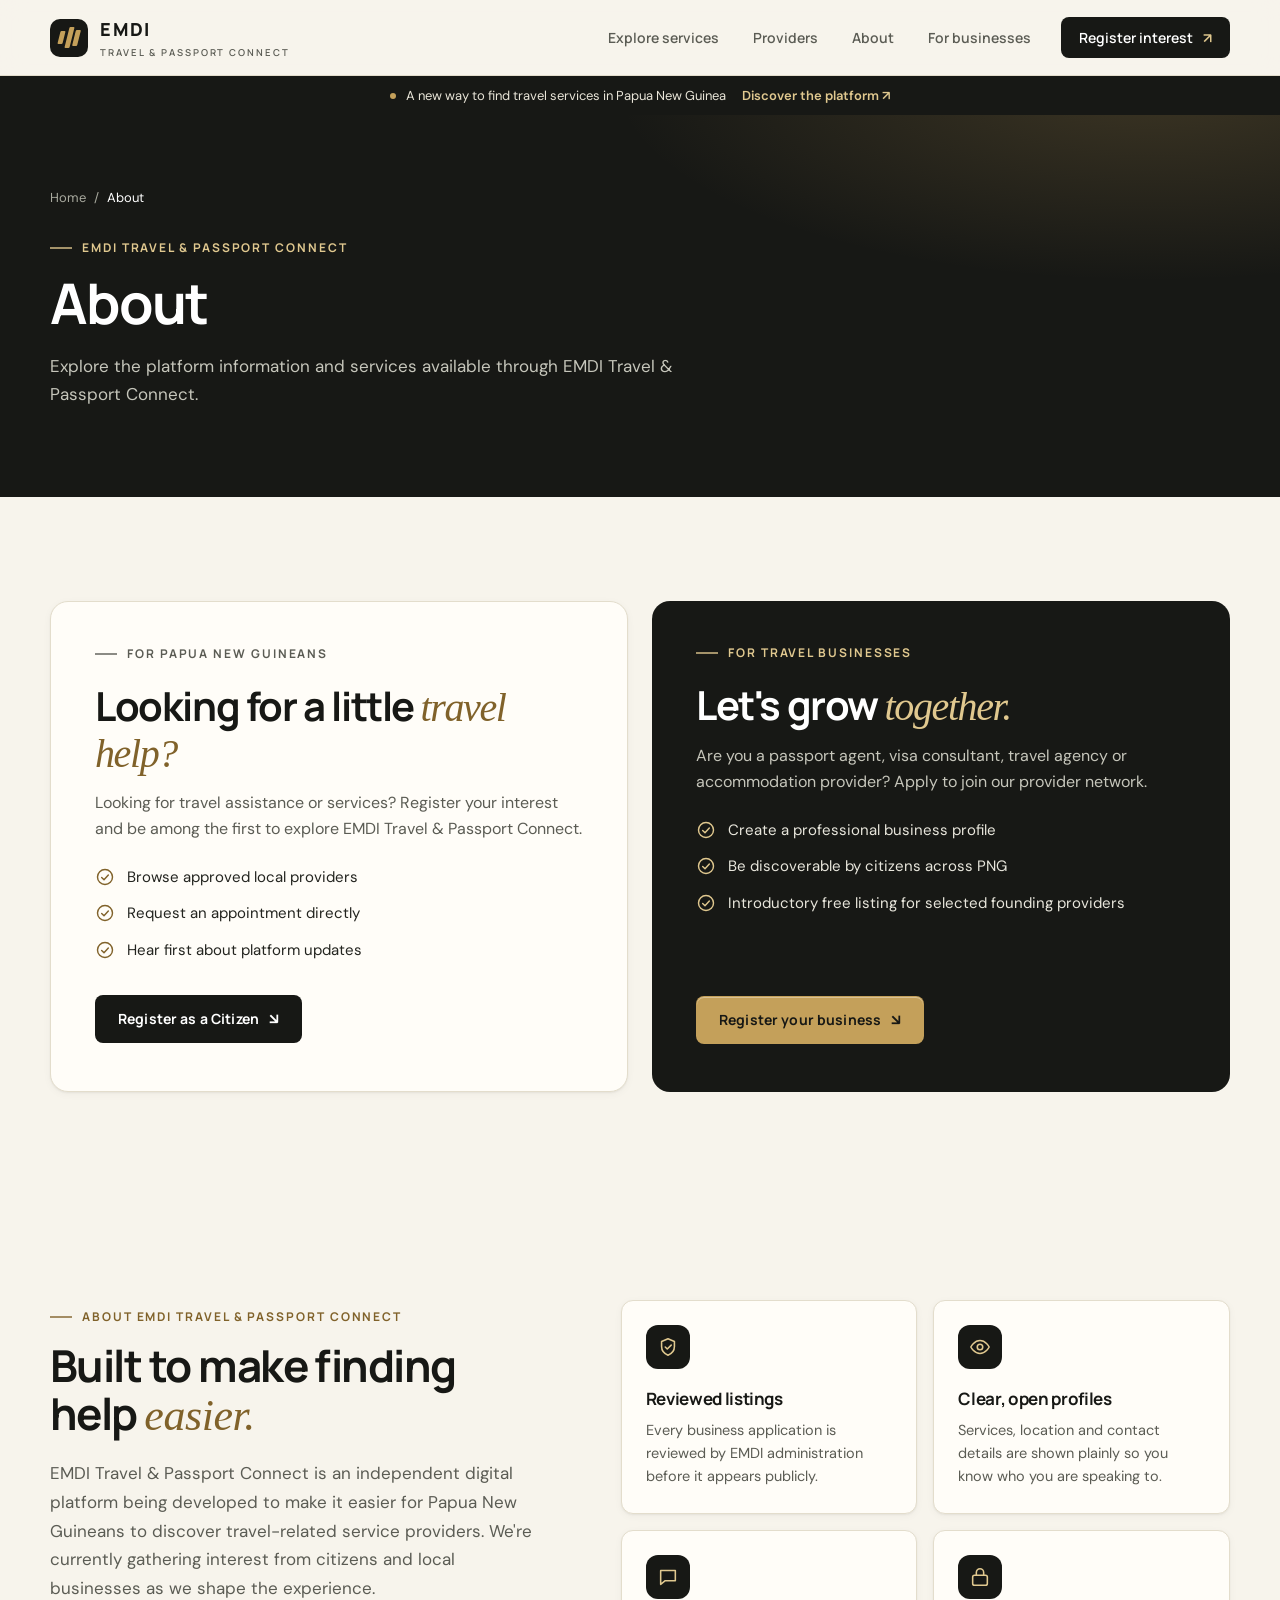
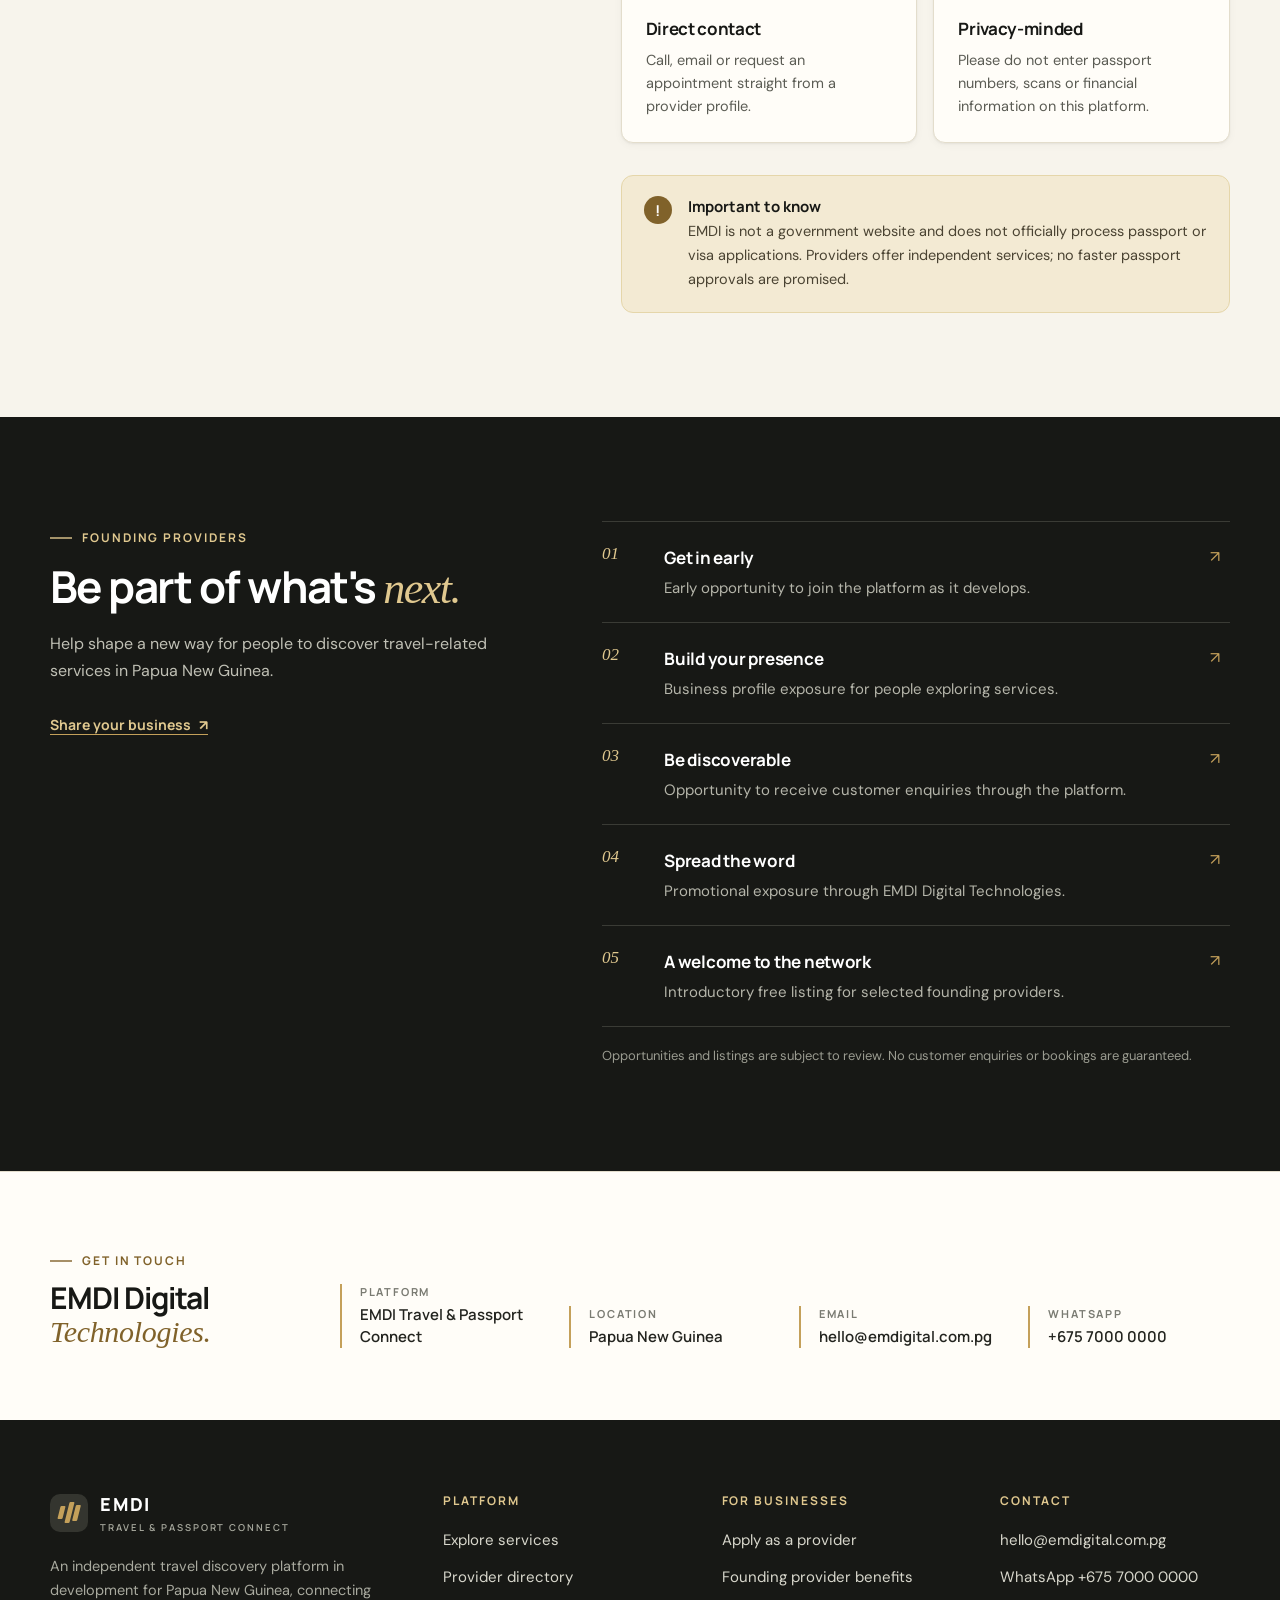
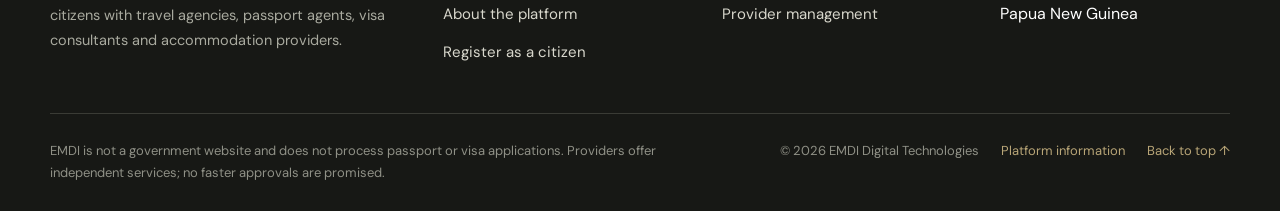
==== about.html @ 1775cd2e "TravelLink PNG: seven service categories, subcategories and provider plans Co-Authored-By: Claude So" ====
<!DOCTYPE html>

<html lang="en">
<head>
<meta charset="utf-8"/>
<meta content="width=device-width, initial-scale=1" name="viewport"/>
<meta content="#171815" name="theme-color"/>
<meta content="Learn about EMDI Travel &amp; Passport Connect, its purpose and founding provider information." name="description"/>
<title>About | EMDI Travel &amp; Passport Connect</title>
<link href="https://fonts.googleapis.com" rel="preconnect"/>
<link crossorigin="" href="https://fonts.gstatic.com" rel="preconnect"/>
<link href="https://fonts.googleapis.com/css2?family=DM+Sans:wght@400;500;600;700&amp;family=Manrope:wght@400;500;600;700;800&amp;display=swap" rel="stylesheet"/>
<link href="styles.css?v=20261110-v3" rel="stylesheet"/>
</head>
<body class="page-home" id="top">
<a class="skip-link" href="#main">Skip to main content</a>
<header class="site-header">
<a aria-label="EMDI Travel and Passport Connect home" class="brand" href="index.html"><span aria-hidden="true" class="brand-mark"><span></span><span></span><span></span></span><span class="brand-copy"><strong>EMDI</strong><small>TRAVEL &amp; PASSPORT CONNECT</small></span></a>
<button aria-controls="primary-nav" aria-expanded="false" aria-label="Open navigation" class="menu-toggle" type="button"><span></span><span></span></button>
<nav aria-label="Main navigation" class="primary-nav" id="primary-nav"><a href="index.html#services">Explore services</a><a href="providers.html">Providers</a><a href="about.html">About</a><a href="register.html#provider-form">For businesses</a><a class="nav-cta" href="register.html#citizen-form">Register interest <span aria-hidden="true">↗</span></a></nav>
</header>
<div class="announcement"><span class="announcement-dot"></span> A new way to find travel services in Papua New Guinea <a href="index.html#about">Discover the platform <span aria-hidden="true">↗</span></a></div>
<main id="main"><section class="page-intro"><div class="wrap"><nav aria-label="Breadcrumb" class="crumbs"><a href="index.html">Home</a><span aria-hidden="true">/</span><span aria-current="page">About</span></nav><p class="eyebrow">EMDI Travel &amp; Passport Connect</p><h1>About</h1><p class="section-description">Explore the platform information and services available through EMDI Travel &amp; Passport Connect.</p></div></section><section class="section join-section"><div class="wrap audience-grid">
<article class="audience citizen-panel" id="citizens"><p class="eyebrow">For Papua New Guineans</p><h2>Looking for a little <em>travel help?</em></h2><p>Looking for travel assistance or services? Register your interest and be among the first to explore EMDI Travel &amp; Passport Connect.</p>
<ul class="check-list"><li><svg aria-hidden="true" class="icon" focusable="false" viewbox="0 0 24 24"><circle cx="12" cy="12" r="9"></circle><path d="m8 12.5 2.8 2.8L16 9.5"></path></svg>Browse approved local providers</li><li><svg aria-hidden="true" class="icon" focusable="false" viewbox="0 0 24 24"><circle cx="12" cy="12" r="9"></circle><path d="m8 12.5 2.8 2.8L16 9.5"></path></svg>Request an appointment directly</li><li><svg aria-hidden="true" class="icon" focusable="false" viewbox="0 0 24 24"><circle cx="12" cy="12" r="9"></circle><path d="m8 12.5 2.8 2.8L16 9.5"></path></svg>Hear first about platform updates</li></ul>
<a class="button button-dark" href="register.html#citizen-form">Register as a Citizen <span aria-hidden="true">↘</span></a></article>
<article class="audience provider-panel" id="providers"><p class="eyebrow">For travel businesses</p><h2>Let's grow <em>together.</em></h2><p>Are you a passport agent, visa consultant, travel agency or accommodation provider? Apply to join our provider network.</p>
<ul class="check-list"><li><svg aria-hidden="true" class="icon" focusable="false" viewbox="0 0 24 24"><circle cx="12" cy="12" r="9"></circle><path d="m8 12.5 2.8 2.8L16 9.5"></path></svg>Create a professional business profile</li><li><svg aria-hidden="true" class="icon" focusable="false" viewbox="0 0 24 24"><circle cx="12" cy="12" r="9"></circle><path d="m8 12.5 2.8 2.8L16 9.5"></path></svg>Be discoverable by citizens across PNG</li><li><svg aria-hidden="true" class="icon" focusable="false" viewbox="0 0 24 24"><circle cx="12" cy="12" r="9"></circle><path d="m8 12.5 2.8 2.8L16 9.5"></path></svg>Introductory free listing for selected founding providers</li></ul>
<a class="button button-gold" href="register.html#provider-form">Register your business <span aria-hidden="true">↘</span></a></article>
</div></section><section class="section about-section" id="about"><div class="wrap trust-grid">
<div class="trust-head"><p class="eyebrow">About EMDI Travel &amp; Passport Connect</p><h2>Built to make finding help <em class="accent">easier.</em></h2><p class="lede">EMDI Travel &amp; Passport Connect is an independent digital platform being developed to make it easier for Papua New Guineans to discover travel-related service providers. We're currently gathering interest from citizens and local businesses as we shape the experience.</p></div>
<div><div class="pillars">
<div class="pillar"><span class="icon-badge"><svg aria-hidden="true" class="icon" focusable="false" viewbox="0 0 24 24"><path d="M12 3 5 6v5.5c0 4.2 2.9 7.8 7 9.5 4.1-1.7 7-5.3 7-9.5V6z"></path><path d="m9 12 2.2 2.2L15.5 10"></path></svg></span><h3>Reviewed listings</h3><p>Every business application is reviewed by EMDI administration before it appears publicly.</p></div>
<div class="pillar"><span class="icon-badge"><svg aria-hidden="true" class="icon" focusable="false" viewbox="0 0 24 24"><path d="M2 12s3.600-7 10-7 10 7 10 7-3.600 7-10 7S2 12 2 12z"></path><circle cx="12" cy="12" r="3"></circle></svg></span><h3>Clear, open profiles</h3><p>Services, location and contact details are shown plainly so you know who you are speaking to.</p></div>
<div class="pillar"><span class="icon-badge"><svg aria-hidden="true" class="icon" focusable="false" viewbox="0 0 24 24"><path d="M4 5h16v11H9l-5 4z"></path></svg></span><h3>Direct contact</h3><p>Call, email or request an appointment straight from a provider profile.</p></div>
<div class="pillar"><span class="icon-badge"><svg aria-hidden="true" class="icon" focusable="false" viewbox="0 0 24 24"><rect height="11" rx="2" width="16" x="4" y="10"></rect><path d="M8 10V7a4 4 0 0 1 8 0v3"></path></svg></span><h3>Privacy-minded</h3><p>Please do not enter passport numbers, scans or financial information on this platform.</p></div>
</div>
<div class="independent-note"><span aria-hidden="true">!</span><p><strong>Important to know</strong>EMDI is not a government website and does not officially process passport or visa applications. Providers offer independent services; no faster passport approvals are promised.</p></div></div>
</div></section><section class="section benefits-section" id="benefits"><div class="wrap benefits-grid">
<div class="benefits-heading"><p class="eyebrow light">Founding providers</p><h2>Be part of what's <em>next.</em></h2><p>Help shape a new way for people to discover travel-related services in Papua New Guinea.</p><a class="text-link" href="register.html#provider-form">Share your business <span aria-hidden="true">↗</span></a></div>
<div class="benefit-list">
<div class="benefit-item"><span>01</span><div><h3>Get in early</h3><p>Early opportunity to join the platform as it develops.</p></div><b>↗</b></div>
<div class="benefit-item"><span>02</span><div><h3>Build your presence</h3><p>Business profile exposure for people exploring services.</p></div><b>↗</b></div>
<div class="benefit-item"><span>03</span><div><h3>Be discoverable</h3><p>Opportunity to receive customer enquiries through the platform.</p></div><b>↗</b></div>
<div class="benefit-item"><span>04</span><div><h3>Spread the word</h3><p>Promotional exposure through EMDI Digital Technologies.</p></div><b>↗</b></div>
<div class="benefit-item"><span>05</span><div><h3>A welcome to the network</h3><p>Introductory free listing for selected founding providers.</p></div><b>↗</b></div>
<p class="benefits-note">Opportunities and listings are subject to review. No customer enquiries or bookings are guaranteed.</p>
</div>
</div></section><section class="contact-section" id="contact"><div class="wrap contact-row">
<div class="contact-head"><p class="eyebrow">Get in touch</p><h2>EMDI Digital <em class="accent">Technologies.</em></h2></div>
<div class="contact-detail"><span>PLATFORM</span><strong>EMDI Travel &amp; Passport Connect</strong></div>
<div class="contact-detail"><span>LOCATION</span><strong>Papua New Guinea</strong></div>
<!-- Placeholder contact details: replace with real email and WhatsApp before launch. -->
<div class="contact-detail"><span>EMAIL</span><a href="mailto:hello@emdigital.com.pg">hello@emdigital.com.pg</a></div>
<div class="contact-detail"><span>WHATSAPP</span><a href="https://wa.me/67570000000">+675 7000 0000</a></div>
</div></section></main>
<footer class="site-footer">
<div class="wrap">
<div class="footer-top">
<div><a class="brand footer-brand" href="index.html"><span aria-hidden="true" class="brand-mark"><span></span><span></span><span></span></span><span class="brand-copy"><strong>EMDI</strong><small>TRAVEL &amp; PASSPORT CONNECT</small></span></a>
<p class="footer-about">An independent travel discovery platform in development for Papua New Guinea, connecting citizens with travel agencies, passport agents, visa consultants and accommodation providers.</p></div>
<div class="footer-col"><h3>Platform</h3><ul><li><a href="index.html#services">Explore services</a></li><li><a href="providers.html">Provider directory</a></li><li><a href="index.html#about">About the platform</a></li><li><a href="register.html#citizen-form">Register as a citizen</a></li></ul></div>
<div class="footer-col"><h3>For businesses</h3><ul><li><a href="register.html#provider-form">Apply as a provider</a></li><li><a href="index.html#benefits">Founding provider benefits</a></li><li><a href="management.html">Provider management</a></li></ul></div>
<div class="footer-col"><h3>Contact</h3><ul><li><a href="mailto:hello@emdigital.com.pg">hello@emdigital.com.pg</a></li><li><a href="https://wa.me/67570000000">WhatsApp +675 7000 0000</a></li><li>Papua New Guinea</li></ul></div>
</div>
<div class="footer-legal"><p>EMDI is not a government website and does not process passport or visa applications. Providers offer independent services; no faster approvals are promised.</p><div class="footer-bottom"><span>© <span id="year"></span> EMDI Digital Technologies</span><a href="index.html#about">Platform information</a><a href="index.html#top">Back to top ↑</a></div></div>
</div>
</footer>
<script src="supabase-config.js?v=20261110-live"></script><script src="supabase-runtime.js?v=20261110-live"></script><script src="script.js?v=20261110-live"></script>
</body>
</html>
---- styles.css ----
/* ==========================================================================
   EMDI Travel & Passport Connect — design system
   Charcoal · warm ivory · gold. Plain CSS, no build step.
   ========================================================================== */

:root{
  --ink:#171815; --ink-2:#22231f; --ink-3:#34352f;
  --ivory:#f7f4ec; --ivory-2:#efeadd; --paper:#fffdf8; --white:#fff;
  --line:#e3ddcc; --line-2:#d2caB2; --line-dark:#3a3b35;
  --text:#23241f; --muted:#5b5c54; --subtle:#7a7b72;
  --gold:#c4a05a; --gold-light:#e0c88f; --gold-deep:#80622a; --gold-wash:#f3ead3;
  --ok:#2f5d3a; --ok-bg:#e6efe3; --warn:#7a5a14; --warn-bg:#f6ecd2; --bad:#8a3b32; --bad-bg:#f6e4e1; --neutral-bg:#ece8dc;
  --display:'Manrope','DM Sans',system-ui,-apple-system,'Segoe UI',Arial,sans-serif;
  --sans:'DM Sans',system-ui,-apple-system,'Segoe UI',Arial,sans-serif;
  --serif:Georgia,'Times New Roman',serif;
  --r-sm:8px; --r-md:12px; --r-lg:18px;
  --shadow-sm:0 1px 2px rgba(23,24,21,.05),0 2px 8px rgba(23,24,21,.04);
  --shadow-md:0 2px 4px rgba(23,24,21,.04),0 12px 28px rgba(23,24,21,.08);
  --shadow-lg:0 24px 60px rgba(23,24,21,.22);
  --max:1180px;
}
*{box-sizing:border-box}
html{scroll-behavior:smooth;scroll-padding-top:96px}
body{margin:0;color:var(--text);font:400 16px/1.65 var(--sans);background:var(--ivory);-webkit-font-smoothing:antialiased;text-rendering:optimizeLegibility}
img{display:block;max-width:100%}
a{color:inherit;text-decoration:none}
button,input,select,textarea{font:inherit;color:inherit}
h1,h2,h3,h4{font-family:var(--display);margin:0;color:var(--ink)}
p{margin:0}
:focus-visible{outline:2px solid var(--gold-deep);outline-offset:3px;border-radius:4px}
.wrap{width:min(var(--max),calc(100% - 48px));margin-inline:auto}
.icon{width:1.25em;height:1.25em;flex:none;stroke:currentColor;fill:none;stroke-width:1.7;stroke-linecap:round;stroke-linejoin:round}
.skip-link{position:absolute;left:-999px;top:8px;background:var(--ink);color:#fff;padding:10px 16px;border-radius:var(--r-sm);z-index:50}
.skip-link:focus{left:12px}

/* ---------- Typography helpers ---------- */
.eyebrow{display:inline-flex;align-items:center;gap:10px;font:700 12px/1.3 var(--display);letter-spacing:.16em;text-transform:uppercase;color:var(--gold-deep);margin-bottom:16px}
.eyebrow:before{content:"";width:22px;height:1.5px;background:currentColor;opacity:.7}
.eyebrow.light{color:var(--gold-light)}
.form-header .eyebrow:before,.tool-title .eyebrow:before,.provider-dialog-head .eyebrow:before,.appointment-heading .eyebrow:before,.dash-head .eyebrow:before{display:none}
h2.display,.section-head h2,.split-copy h2,.audience h2,.trust-head h2,.benefits-heading h2,.contact-head h2,.forms-heading h2,.page-intro h1{font-weight:700;letter-spacing:-.035em;line-height:1.1}
.section-head h2,.split-copy h2,.trust-head h2,.benefits-heading h2,.forms-heading h2{font-size:clamp(30px,3.6vw,44px)}
em.accent{font-family:var(--serif);font-style:italic;font-weight:400;color:var(--gold-deep);letter-spacing:-.01em}
.lede{font-size:17px;color:var(--muted);line-height:1.7;max-width:56ch}

/* ---------- Buttons ---------- */
.button{display:inline-flex;align-items:center;justify-content:center;gap:10px;min-height:48px;padding:0 22px;border:1px solid transparent;border-radius:var(--r-sm);font:700 14px/1 var(--display);letter-spacing:.01em;cursor:pointer;transition:background .2s,color .2s,border-color .2s,box-shadow .2s,transform .2s;white-space:nowrap}
.button:hover{transform:translateY(-1px)}
.button:active{transform:none}
.button span[aria-hidden]{font-size:15px;line-height:1}
.button-gold{background:var(--gold);color:var(--ink);box-shadow:0 1px 0 rgba(255,255,255,.35) inset}
.button-gold:hover{background:var(--gold-light);box-shadow:0 8px 20px rgba(196,160,90,.35)}
.button-dark{background:var(--ink);color:#fff}
.button-dark:hover{background:var(--ink-3);box-shadow:0 8px 20px rgba(23,24,21,.22)}
.button-glass{border-color:rgba(255,255,255,.5);color:#fff;background:rgba(255,255,255,.08);backdrop-filter:blur(4px)}
.button-glass:hover{background:rgba(255,255,255,.18)}
.button-outline{border-color:var(--line-2);color:var(--ink);background:transparent}
.button-outline:hover{border-color:var(--gold-deep);color:var(--gold-deep)}
.button-quiet{background:var(--neutral-bg);color:var(--ink)}
.button-quiet:hover{background:var(--line)}
.button-sm{min-height:40px;padding:0 16px;font-size:13px}
.text-link{display:inline-flex;align-items:center;gap:8px;font:700 14px var(--display);color:var(--gold-deep);transition:gap .2s,color .2s}
.text-link span[aria-hidden]{transition:transform .2s}
.text-link:hover{color:var(--ink)}
.text-link:hover span[aria-hidden]{transform:translate(2px,-2px)}

/* ---------- Header ---------- */
.announcement{background:var(--ink);color:#e9e5d8;font-size:13px;display:flex;align-items:center;justify-content:center;gap:10px;padding:9px 16px;text-align:center}
.announcement-dot{width:6px;height:6px;border-radius:50%;background:var(--gold)}
.announcement a{color:var(--gold-light);font-weight:600;margin-left:6px}
.announcement a:hover{color:#fff}
.site-header{position:sticky;top:0;z-index:40;height:76px;padding:0 max(24px,calc((100vw - var(--max))/2));display:flex;align-items:center;justify-content:space-between;background:rgba(247,244,236,.92);backdrop-filter:saturate(1.4) blur(12px);border-bottom:1px solid var(--line)}
.brand{display:inline-flex;gap:12px;align-items:center}
.brand-mark{height:38px;width:38px;border-radius:10px;background:var(--ink);display:flex;align-items:center;justify-content:center;gap:2.5px}
.brand-mark span{display:block;width:5px;background:var(--gold);border-radius:1px;transform:skew(-14deg)}
.brand-mark span:nth-child(1){height:13px}.brand-mark span:nth-child(2){height:21px}.brand-mark span:nth-child(3){height:16px}
.brand-copy{display:flex;flex-direction:column;line-height:1.1}
.brand-copy strong{font:800 18px var(--display);letter-spacing:.1em;color:var(--ink)}
.brand-copy small{font:600 9.5px var(--display);letter-spacing:.2em;margin-top:5px;color:var(--muted)}
.primary-nav{display:flex;align-items:center;gap:6px;font:600 14px var(--display)}
.primary-nav>a:not(.nav-cta){padding:10px 14px;border-radius:var(--r-sm);color:var(--muted);transition:color .2s,background .2s}
.primary-nav>a:not(.nav-cta):hover{color:var(--ink);background:rgba(23,24,21,.05)}
.primary-nav>a[aria-current="page"]{color:var(--ink);background:rgba(23,24,21,.06)}
.nav-cta{margin-left:10px;background:var(--ink);color:#fff;padding:11px 18px;border-radius:var(--r-sm);display:inline-flex;gap:10px;align-items:center;transition:background .2s}
.nav-cta:hover{background:var(--ink-3)}
.nav-cta span{color:var(--gold-light)}
.menu-toggle{display:none;width:44px;height:44px;align-items:center;justify-content:center;flex-direction:column;gap:6px;background:transparent;border:1px solid var(--line-2);border-radius:var(--r-sm);cursor:pointer}
.menu-toggle span{width:20px;height:1.5px;background:var(--ink);transition:transform .2s}
.menu-toggle[aria-expanded="true"] span:first-child{transform:translateY(3.75px) rotate(45deg)}
.menu-toggle[aria-expanded="true"] span:last-child{transform:translateY(-3.75px) rotate(-45deg)}

/* ---------- Hero ---------- */
.hero{position:relative;min-height:680px;display:flex;align-items:center;color:#fff;overflow:hidden;background:#1d2a27}
.hero-image,.hero-shade{position:absolute;inset:0}
.hero-image{background:url('assets/png-coast-hero.jpg') center 48%/cover no-repeat}
.hero-shade{background:linear-gradient(95deg,rgba(15,17,15,.88) 0%,rgba(15,17,15,.68) 40%,rgba(15,17,15,.2) 100%),linear-gradient(0deg,rgba(15,17,15,.45),transparent 40%)}
.hero-content{position:relative;padding:72px 0 110px}
.hero h1{max-width:860px;color:#fff;font-weight:700;font-size:clamp(38px,5.2vw,64px);line-height:1.04;letter-spacing:-.04em}
.hero h1 em{font-family:var(--serif);font-weight:400;font-style:italic;color:var(--gold-light);letter-spacing:-.02em}
.hero-lede{max-width:560px;margin:24px 0 34px;font-size:18px;line-height:1.7;color:rgba(255,255,255,.86)}
.hero-actions{display:flex;gap:12px;flex-wrap:wrap}
.hero-note{display:flex;align-items:center;gap:14px;margin-top:44px;font-size:14px;color:rgba(255,255,255,.75)}
.hero-note strong{color:#fff;font-weight:600}
.note-line{width:32px;height:1.5px;background:var(--gold)}
.hero-index{display:none}

/* Quick find card overlapping the hero */
.quick-find{position:relative;z-index:3;margin-top:-64px}
.quick-card{background:var(--paper);border:1px solid var(--line);border-radius:var(--r-lg);box-shadow:var(--shadow-md);padding:22px 24px;display:grid;grid-template-columns:repeat(4,1fr);gap:16px;align-items:center}
.quick-card>div:first-child{grid-column:1/-1}
.quick-card>div:first-child h2{font-size:18px;letter-spacing:-.02em;line-height:1.25}
.quick-card>div:first-child p{font-size:13.5px;color:var(--muted);margin-top:4px}
.quick-tile{display:flex;align-items:center;gap:12px;padding:12px 14px;border:1px solid var(--line);border-radius:var(--r-md);background:var(--ivory);font:600 14px/1.25 var(--display);transition:border-color .2s,background .2s,transform .2s,box-shadow .2s}
.quick-tile .tile-icon{width:40px;height:40px;border-radius:10px;background:var(--ink);color:var(--gold-light);display:grid;place-items:center;flex:none}
.quick-tile .tile-icon .icon{width:20px;height:20px}
.quick-tile:hover{border-color:var(--gold);background:#fff;transform:translateY(-2px);box-shadow:var(--shadow-sm)}

/* ---------- Sections ---------- */
.section{padding:104px 0}
.section-head{display:flex;align-items:flex-end;justify-content:space-between;gap:48px;margin-bottom:48px}
.section-head .eyebrow{margin-bottom:14px}
.section-description{max-width:420px;color:var(--muted);font-size:16px;line-height:1.7}
.band{background:var(--ivory-2)}

/* Service cards */
.service-grid{display:grid;grid-template-columns:repeat(4,minmax(0,1fr));gap:22px}
.service-card-text .service-body{padding:24px}
.service-card-text .service-body p{margin:14px 0 16px;flex:none}
.sub-list{list-style:none;margin:0 0 20px;padding:0;display:flex;flex-wrap:wrap;gap:6px;flex:1;align-content:flex-start}
.sub-list li{font:600 12.5px/1.3 var(--display);color:var(--gold-deep);background:var(--gold-wash);border:1px solid #e5d6aa;border-radius:99px;padding:5px 11px}
.plan-grid{display:grid;grid-template-columns:repeat(3,minmax(0,1fr));gap:22px;margin-top:36px}
.plan-card{background:var(--paper);border:1px solid var(--line);border-radius:var(--r-lg);padding:28px;box-shadow:var(--shadow-sm);min-width:0}
.plan-card.plan-featured{background:var(--ink);border-color:var(--gold)}
.plan-name{font:700 12px var(--display);letter-spacing:.16em;color:var(--gold-deep);margin:0}
.plan-featured .plan-name{color:var(--gold-light)}
.plan-price{margin:10px 0 18px;display:flex;align-items:baseline;gap:6px;color:var(--ink)}
.plan-price strong{font:800 40px/1 var(--display);letter-spacing:-.03em}
.plan-price span{color:var(--muted);font-size:15px}
.plan-featured .plan-price,.plan-featured li{color:#fff}
.plan-featured .plan-price span{color:var(--gold-light)}
.plan-card ul{list-style:none;margin:0;padding:0;display:grid;gap:10px}
.plan-card li{position:relative;padding-left:22px;font-size:15px;line-height:1.5}
.plan-card li:before{content:"";position:absolute;left:2px;top:.5em;width:8px;height:8px;border-radius:50%;background:var(--gold)}
.plan-rules{list-style:disc;margin:28px 0 0;padding-left:20px;color:var(--muted);font-size:15px;max-width:75ch;display:grid;gap:6px}
.plan-cta{margin:26px 0 0}
.plan-note{font-size:14px}
.service-card{background:var(--paper);border:1px solid var(--line);border-radius:var(--r-lg);overflow:hidden;display:flex;flex-direction:column;box-shadow:var(--shadow-sm);transition:transform .25s,box-shadow .25s,border-color .25s}
.service-card:hover{transform:translateY(-4px);box-shadow:var(--shadow-md);border-color:var(--line-2)}
.service-image{position:relative;aspect-ratio:4/3;overflow:hidden;background:var(--ivory-2)}
.service-image img{width:100%;height:100%;object-fit:cover;transition:transform .6s}
.service-card:hover .service-image img{transform:scale(1.05)}
.service-image:after{content:"";position:absolute;inset:50% 0 0;background:linear-gradient(0deg,rgba(15,17,15,.4),transparent)}
.card-number{position:absolute;z-index:1;right:14px;top:14px;background:rgba(23,24,21,.72);backdrop-filter:blur(6px);color:#fff;font:600 11px var(--display);letter-spacing:.12em;padding:5px 10px;border-radius:99px}
.service-body{padding:22px 22px 24px;display:flex;flex-direction:column;flex:1}
.service-title{display:flex;align-items:center;gap:12px}
.service-title h3{font-size:18px;letter-spacing:-.02em}
.service-icon{width:38px;height:38px;border-radius:10px;background:var(--gold-wash);color:var(--gold-deep);display:grid;place-items:center;flex:none}
.service-icon .icon{width:20px;height:20px}
.service-body p{color:var(--muted);font-size:15px;line-height:1.65;margin:14px 0 20px;flex:1}
.service-body .text-link{align-self:flex-start;padding-bottom:3px;border-bottom:1.5px solid var(--gold)}

/* How it works */
.how-grid{display:grid;grid-template-columns:1fr 1.05fr;gap:72px;align-items:center}
.how-media{position:relative}
.how-media img{width:100%;aspect-ratio:5/4.4;object-fit:cover;border-radius:var(--r-lg);box-shadow:var(--shadow-md)}
.how-badge{position:absolute;left:-18px;bottom:28px;background:var(--ink);color:#fff;border-radius:var(--r-md);padding:16px 20px;max-width:260px;box-shadow:var(--shadow-md);display:flex;gap:14px;align-items:center}
.how-badge .icon{color:var(--gold-light);width:28px;height:28px}
.how-badge strong{display:block;font:700 15px var(--display)}
.how-badge span{font-size:13px;color:#c9c8bd;line-height:1.4;display:block}
.steps{list-style:none;margin:36px 0 0;padding:0;display:grid;gap:0}
.step{display:grid;grid-template-columns:52px 1fr;gap:18px;padding-bottom:30px;position:relative}
.step:not(:last-child):before{content:"";position:absolute;left:25px;top:52px;bottom:4px;width:1.5px;background:var(--line-2)}
.step-num{width:52px;height:52px;border-radius:50%;background:var(--paper);border:1.5px solid var(--gold);display:grid;place-items:center;font:700 16px var(--display);color:var(--gold-deep)}
.step h3{font-size:18px;letter-spacing:-.02em;margin:3px 0 6px}
.step p{color:var(--muted);font-size:15px}
.step:last-child{padding-bottom:0}

/* Audience panels */
.audience-grid{display:grid;grid-template-columns:1fr 1fr;gap:24px}
.audience{position:relative;overflow:hidden;border-radius:var(--r-lg);padding:44px 44px 48px;display:flex;flex-direction:column;align-items:flex-start;min-height:430px}
.citizen-panel{background:var(--paper);border:1px solid var(--line);box-shadow:var(--shadow-sm)}
.provider-panel{background:var(--ink);color:#fff}
.audience .eyebrow{margin-bottom:22px}
.provider-panel .eyebrow{color:var(--gold-light)}
.audience h2{font-size:clamp(30px,3.4vw,40px);margin-bottom:14px}
.provider-panel h2{color:#fff}
.audience h2 em{font-family:var(--serif);font-weight:400;font-style:italic;color:var(--gold-deep)}
.provider-panel h2 em{color:var(--gold-light)}
.audience>p{color:var(--muted);max-width:46ch;margin-bottom:22px}
.provider-panel>p{color:#c6c6bb}
.check-list{list-style:none;margin:0 0 32px;padding:0;display:grid;gap:12px;flex:1;align-content:start}
.check-list li{display:flex;gap:12px;align-items:flex-start;font-size:15px;color:var(--text)}
.provider-panel .check-list li{color:#e8e6dc}
.check-list .icon{width:20px;height:20px;margin-top:2px;color:var(--gold-deep);flex:none}
.provider-panel .check-list .icon{color:var(--gold-light)}
.join-top,.join-index,.panel-stamp,.provider-lines{display:none}

/* Trust / about */
.trust-grid{display:grid;grid-template-columns:.9fr 1.1fr;gap:72px;align-items:start}
.trust-head p.lede{margin-top:18px}
.pillars{display:grid;grid-template-columns:1fr 1fr;gap:16px}
.pillar{background:var(--paper);border:1px solid var(--line);border-radius:var(--r-md);padding:24px;box-shadow:var(--shadow-sm)}
.pillar .icon-badge{width:44px;height:44px;border-radius:12px;background:var(--ink);color:var(--gold-light);display:grid;place-items:center;margin-bottom:16px}
.pillar .icon-badge .icon{width:22px;height:22px}
.pillar h3{font-size:17px;letter-spacing:-.02em;margin-bottom:6px}
.pillar p{font-size:14.5px;color:var(--muted);line-height:1.6}
.independent-note{margin-top:32px;display:flex;gap:16px;align-items:flex-start;background:var(--gold-wash);border:1px solid #e5d6aa;border-radius:var(--r-md);padding:20px 22px}
.independent-note>span{width:28px;height:28px;flex:none;border-radius:50%;background:var(--gold-deep);color:#fff;display:grid;place-items:center;font:700 15px var(--display)}
.independent-note p{font-size:14.5px;color:#4a4332;line-height:1.65}
.independent-note strong{display:block;color:var(--ink);font:700 15px var(--display);margin-bottom:3px}

/* Founding providers */
.benefits-section{background:var(--ink);color:#fff}
.benefits-grid{display:grid;grid-template-columns:.85fr 1.15fr;gap:88px;align-items:start}
.benefits-heading h2{color:#fff}
.benefits-heading h2 em{font-family:var(--serif);font-style:italic;font-weight:400;color:var(--gold-light)}
.benefits-heading>p:not(.eyebrow){color:#c0c0b5;margin:18px 0 28px;max-width:40ch}
.benefits-heading .text-link{color:var(--gold-light);border-bottom:1.5px solid var(--gold)}
.benefit-list{border-top:1px solid var(--line-dark)}
.benefit-item{display:grid;grid-template-columns:48px 1fr 20px;gap:14px;padding:22px 0;border-bottom:1px solid var(--line-dark);align-items:start}
.benefit-item>span{font:italic 17px var(--serif);color:var(--gold-light)}
.benefit-item h3{font-size:17px;color:#fff;letter-spacing:-.015em;margin-bottom:4px}
.benefit-item p{font-size:15px;color:#b5b5aa;line-height:1.6}
.benefit-item>b{color:var(--gold);font-weight:400}
.benefits-note{font-size:13px;color:#9a9b90;margin-top:18px}

/* Contact */
.contact-section{background:var(--paper);padding:72px 0;border-top:1px solid var(--line)}
.contact-row{display:grid;grid-template-columns:1.3fr repeat(4,1fr);gap:28px;align-items:end}
.contact-head h2{font-size:30px}
.contact-head .eyebrow{margin-bottom:12px}
.contact-detail{border-left:2px solid var(--gold);padding-left:18px;display:flex;flex-direction:column;gap:5px}
.contact-detail>span{font:700 11px var(--display);letter-spacing:.16em;color:var(--subtle)}
.contact-detail strong,.contact-detail a{font:600 15px/1.45 var(--display)}
.contact-detail a:hover{color:var(--gold-deep)}
.contact-detail small{display:none}

/* ---------- Footer ---------- */
.site-footer{background:var(--ink);color:#fff;padding:72px 0 28px}
.footer-top{display:grid;grid-template-columns:1.5fr 1fr 1fr 1fr;gap:48px;padding-bottom:48px;border-bottom:1px solid var(--line-dark)}
.footer-brand .brand-mark{background:var(--ink-3)}
.footer-brand .brand-copy strong{color:#fff}
.footer-brand .brand-copy small{color:#a9aa9f}
.footer-about{font-size:14.5px;color:#a9aa9f;margin-top:20px;max-width:36ch;line-height:1.7}
.footer-col h3{font:700 12px var(--display);letter-spacing:.16em;text-transform:uppercase;color:var(--gold-light);margin-bottom:18px}
.footer-col ul{list-style:none;margin:0;padding:0;display:grid;gap:11px}
.footer-col a{font-size:15px;color:#d8d7cc;transition:color .2s}
.footer-col a:hover{color:var(--gold-light)}
.footer-legal{padding-top:26px;display:flex;justify-content:space-between;gap:24px;flex-wrap:wrap;font-size:13px;color:#8f9086}
.footer-legal p{max-width:70ch}
.footer-bottom{display:flex;gap:22px;flex-wrap:wrap}
.footer-bottom a{color:#b8a577}
.footer-bottom a:hover{color:var(--gold-light)}

/* ---------- Inner page intro ---------- */
.page-intro{position:relative;background:var(--ink);color:#fff;padding:72px 0 88px;overflow:hidden}
.page-intro:before{content:"";position:absolute;inset:0;background:radial-gradient(900px 340px at 90% -10%,rgba(196,160,90,.22),transparent 60%)}
.page-intro .wrap{position:relative}
.page-intro .eyebrow{color:var(--gold-light)}
.page-intro h1{color:#fff;font-size:clamp(34px,4.6vw,56px);max-width:18ch}
.page-intro .section-description{color:#c6c6bb;max-width:58ch;margin-top:18px;font-size:17px}
.crumbs{display:flex;gap:8px;font-size:13px;color:#a9aa9f;margin-bottom:22px}
.crumbs a:hover{color:var(--gold-light)}
.crumbs span[aria-current]{color:#fff}

/* ---------- Providers page ---------- */
.directory-wrap{margin-top:-48px;position:relative;z-index:2;padding-bottom:104px}
.category-strip{display:grid;grid-template-columns:repeat(4,minmax(0,1fr));gap:14px;margin-bottom:22px}
.category-tile{display:flex;align-items:center;gap:14px;padding:16px 18px;background:var(--paper);border:1px solid var(--line);border-radius:var(--r-md);box-shadow:var(--shadow-sm);font:700 15px/1.25 var(--display);transition:border-color .2s,transform .2s,box-shadow .2s}
.category-tile:hover{transform:translateY(-2px);border-color:var(--gold);box-shadow:var(--shadow-md)}
.category-tile.active{border-color:var(--gold);box-shadow:0 0 0 3px rgba(196,160,90,.25)}
.category-tile .service-icon{width:44px;height:44px}
.category-tile small{display:block;font:500 13px var(--sans);color:var(--muted);margin-top:2px}
.tool-panel{background:var(--paper);border:1px solid var(--line);border-radius:var(--r-lg);padding:32px;min-width:0;box-shadow:var(--shadow-sm)}
.directory-title{display:flex;justify-content:space-between;align-items:flex-end;gap:20px;flex-wrap:wrap}
.directory-title .eyebrow{margin-bottom:8px}
.directory-title h3,.tool-title h3{font-size:26px;letter-spacing:-.03em}
.directory-count{display:inline-flex;align-items:center;gap:8px;font:700 13px var(--display);color:var(--ink);background:var(--gold-wash);border:1px solid #e5d6aa;border-radius:99px;padding:7px 14px}
.directory-note,.tool-description{font-size:15px;color:var(--muted);margin:10px 0 22px;max-width:70ch}
.directory-controls{display:grid;grid-template-columns:minmax(220px,1.6fr) repeat(3,minmax(150px,1fr)) auto;gap:14px;align-items:end;padding:18px;background:var(--ivory);border:1px solid var(--line);border-radius:var(--r-md)}
.search-field,.filter-label,.dashboard-select-label{display:block;font:700 12px var(--display);letter-spacing:.06em;text-transform:uppercase;color:var(--muted)}
.search-field input,.filter-label select,.dashboard-select-label select{display:block;width:100%;min-height:46px;margin-top:8px;padding:0 14px;border:1px solid var(--line-2);border-radius:var(--r-sm);background-color:#fff;color:var(--text);font:500 15px var(--sans);letter-spacing:0;text-transform:none;transition:border-color .2s,box-shadow .2s}
.search-field input{padding-left:42px;background:#fff url("data:image/svg+xml,%3Csvg xmlns='http://www.w3.org/2000/svg' width='20' height='20' viewBox='0 0 24 24' fill='none' stroke='%237a7b72' stroke-width='1.8' stroke-linecap='round'%3E%3Ccircle cx='11' cy='11' r='7'/%3E%3Cpath d='m20 20-3.5-3.5'/%3E%3C/svg%3E") 13px center no-repeat}
select,.filter-label select{appearance:none;-webkit-appearance:none;background-image:url("data:image/svg+xml,%3Csvg xmlns='http://www.w3.org/2000/svg' width='16' height='16' viewBox='0 0 24 24' fill='none' stroke='%2323241f' stroke-width='2' stroke-linecap='round' stroke-linejoin='round'%3E%3Cpath d='m6 9 6 6 6-6'/%3E%3C/svg%3E");background-repeat:no-repeat;background-position:right 14px center;padding-right:40px!important}
.search-field input:focus,.filter-label select:focus,.dashboard-select-label select:focus{outline:none;border-color:var(--gold-deep);box-shadow:0 0 0 3px rgba(196,160,90,.28)}
.filter-clear{min-height:46px;padding:0 18px;border:1px solid var(--line-2);border-radius:var(--r-sm);background:#fff;color:var(--ink);font:700 14px var(--display);cursor:pointer;transition:border-color .2s,color .2s}
.filter-clear:hover{border-color:var(--gold-deep);color:var(--gold-deep)}
.directory-map-filter{display:flex;align-items:center;gap:20px;margin:18px 0 26px;flex-wrap:wrap}
.map-filter-copy{display:flex;align-items:center;gap:10px;font:700 12px var(--display);letter-spacing:.14em;text-transform:uppercase;color:var(--muted)}
.map-filter-copy .eyebrow,.map-filter-copy>p{display:none}
.map-filter-copy h4{font:700 12px var(--display);letter-spacing:.14em;text-transform:uppercase;color:var(--muted);display:flex;align-items:center;gap:8px}
.png-region-map{display:flex;flex-wrap:wrap;gap:8px;position:static;min-height:0;background:none;border:0;overflow:visible}
.png-region-map:before{display:none}
.map-region{position:static;padding:8px 14px;border:1px solid var(--line-2);border-radius:99px;background:#fff;color:var(--text);font:600 13.5px/1 var(--display);cursor:pointer;transition:background .2s,border-color .2s,color .2s}
.map-region:hover{border-color:var(--gold-deep);color:var(--gold-deep)}
.map-region.active{background:var(--ink);border-color:var(--ink);color:#fff}
.public-directory{display:grid;grid-template-columns:repeat(2,minmax(0,1fr));gap:20px}
.public-provider-card{background:#fff;border:1px solid var(--line);border-radius:var(--r-md);padding:24px;display:flex;flex-direction:column;gap:16px;cursor:pointer;min-width:0;transition:border-color .2s,box-shadow .2s,transform .2s}
.public-provider-card:hover,.public-provider-card:focus-visible{border-color:var(--gold);box-shadow:var(--shadow-md);transform:translateY(-3px)}
.provider-card-top{display:flex;align-items:center;gap:16px}
.provider-card-heading{min-width:0;flex:1}
.provider-logo{width:56px;height:56px;flex:none;border-radius:14px;object-fit:cover;background:var(--ink);color:var(--gold-light);display:grid;place-items:center;font:800 16px var(--display);letter-spacing:.05em}
.public-logo{width:60px;height:60px}
.category-kicker{display:block;font:700 11.5px var(--display);letter-spacing:.12em;text-transform:uppercase;color:var(--gold-deep)}
.public-provider-info{display:flex;flex-direction:column;gap:12px;flex:1;min-width:0}
.public-provider-card h4,.admin-provider h4{font-size:20px;letter-spacing:-.025em;line-height:1.25;margin:3px 0 0}
.verified-badge{display:inline-flex;align-items:center;gap:5px;font:700 12px var(--display);color:var(--ok);background:var(--ok-bg);border-radius:99px;padding:5px 10px;flex:none;align-self:flex-start}
.verified-badge .icon{width:14px;height:14px;stroke-width:2.2}
.provider-location{display:flex;align-items:center;gap:7px;font-size:14.5px;color:var(--muted)}
.provider-location .icon{width:17px;height:17px;color:var(--gold-deep)}
.provider-description{font-size:15px;line-height:1.65;color:var(--muted);display:-webkit-box;-webkit-line-clamp:3;-webkit-box-orient:vertical;overflow:hidden}
.provider-services{display:flex;flex-wrap:wrap;gap:6px}
.service-tag{font:600 12.5px var(--display);background:var(--ivory);border:1px solid var(--line);color:#44453e;border-radius:99px;padding:5px 11px}
.provider-contact{display:flex;gap:8px;flex-wrap:wrap;align-items:center;padding-top:16px;margin-top:auto;border-top:1px solid var(--line)}
.provider-detail-trigger{display:inline-flex;align-items:center;gap:8px;min-height:40px;padding:0 16px;border:0;border-radius:var(--r-sm);background:var(--ink);color:#fff;font:700 13.5px var(--display);cursor:pointer;transition:background .2s}
.provider-detail-trigger:hover{background:var(--ink-3)}
.provider-contact a{display:inline-flex;align-items:center;gap:7px;min-height:40px;padding:0 14px;border:1px solid var(--line-2);border-radius:var(--r-sm);font:700 13.5px var(--display);color:var(--ink);transition:border-color .2s,color .2s}
.provider-contact a:hover{border-color:var(--gold-deep);color:var(--gold-deep)}
.provider-contact .icon{width:16px;height:16px}
.empty-state{border:1.5px dashed var(--line-2);border-radius:var(--r-md);background:var(--ivory);color:var(--muted);padding:28px;font-size:15px;text-align:center;grid-column:1/-1}
.empty-state[hidden]{display:none}

/* Provider dialog */
.provider-dialog,.edit-dialog{border:0;padding:0;background:transparent;overflow:visible;color:var(--text)}
.provider-dialog{width:min(700px,calc(100% - 24px));max-height:calc(100% - 24px)}
.edit-dialog{width:min(640px,calc(100% - 24px));max-height:calc(100% - 24px)}
.provider-dialog::backdrop,.edit-dialog::backdrop{background:rgba(15,17,15,.7);backdrop-filter:blur(3px)}
.provider-dialog[open],.edit-dialog[open]{animation:dialog-in .2s ease-out}
@keyframes dialog-in{from{opacity:0;transform:translateY(10px) scale(.99)}to{opacity:1;transform:none}}
.provider-dialog-card,.dialog-card{position:relative;max-height:calc(100vh - 32px);overflow-y:auto;background:var(--paper);border-radius:var(--r-lg);box-shadow:var(--shadow-lg)}
.dialog-card{padding:30px}
.provider-dialog-close{position:absolute;right:16px;top:16px;z-index:2;width:38px;height:38px;border:0;border-radius:50%;background:rgba(255,255,255,.14);color:#fff;font-size:22px;line-height:1;cursor:pointer;transition:background .2s}
.provider-dialog-close:hover{background:rgba(255,255,255,.28)}
.dialog-close{width:36px;height:36px;border:0;border-radius:50%;background:var(--neutral-bg);cursor:pointer;font-size:20px}
.provider-dialog-head{display:flex;align-items:center;gap:18px;padding:30px 64px 28px 30px;background:var(--ink);color:#fff;border-radius:var(--r-lg) var(--r-lg) 0 0}
.provider-dialog-logo{width:72px;height:72px;border-radius:16px;background:var(--ink-3);border:1px solid var(--line-dark)}
.provider-dialog-head .eyebrow{color:var(--gold-light);margin-bottom:6px;font-size:11.5px}
.provider-dialog-head h2{color:#fff;font-size:clamp(22px,4vw,30px);letter-spacing:-.03em;line-height:1.15}
.provider-dialog-location{font-size:14.5px;color:#c6c6bb;margin-top:6px}
.provider-dialog-body{padding:28px 30px 30px}
.provider-dialog-description{font-size:16px;line-height:1.75;color:var(--muted);margin-bottom:22px}
.provider-dialog-details{display:grid;grid-template-columns:1fr 1fr;gap:12px}
.provider-dialog-details>div{padding:14px 16px;background:var(--ivory);border:1px solid var(--line);border-radius:var(--r-sm)}
.provider-dialog-details>div:first-child{grid-column:1/-1}
.provider-dialog-details span{display:block;font:700 11.5px var(--display);color:var(--subtle);text-transform:uppercase;letter-spacing:.12em;margin-bottom:5px}
.provider-dialog-details strong{display:block;font:600 15px/1.5 var(--display);color:var(--ink)}
.provider-dialog-actions{display:flex;gap:10px;flex-wrap:wrap;margin-top:20px}
.provider-dialog-actions .button{flex:1;min-width:160px}
.appointment-request{margin-top:26px;padding:24px;background:var(--gold-wash);border:1px solid #e5d6aa;border-radius:var(--r-md)}
.appointment-heading h3{font-size:21px;letter-spacing:-.03em;margin-bottom:6px}
.appointment-heading .eyebrow{margin:0 0 8px;color:var(--gold-deep);font-size:11.5px}
.appointment-heading p:not(.eyebrow){font-size:14.5px;line-height:1.6;color:#5a5340;margin-bottom:18px}
.appointment-fields{display:grid;grid-template-columns:1fr 1fr;gap:14px}
.appointment-full{grid-column:1/-1}
.appointment-form>.button{margin-top:18px;width:100%}
.appointment-note{font-size:13px;color:#6b6450;margin-top:12px;text-align:center}
.appointment-success{margin-top:14px}

/* ---------- Forms (shared) ---------- */
.form-card label,.dashboard-form label,.dialog-card label,.appointment-form label,.admin-login-form label{display:block;font:700 13.5px var(--display);color:var(--ink);margin:0 0 18px}
.form-card label>span,.appointment-form label>span{color:var(--gold-deep)}
.form-card label small{font:400 13px var(--sans);color:var(--subtle)}
.form-card input,.form-card select,.form-card textarea,
.dashboard-form input,.dashboard-form textarea,.dialog-card input,.dialog-card select,.dialog-card textarea,
.appointment-form input,.appointment-form select,.appointment-form textarea,.admin-login-form input{
  display:block;width:100%;min-height:48px;margin-top:8px;padding:12px 14px;border:1px solid var(--line-2);border-radius:var(--r-sm);background-color:#fff;color:var(--text);font:400 15.5px/1.4 var(--sans);transition:border-color .2s,box-shadow .2s}
.form-card textarea,.dashboard-form textarea,.dialog-card textarea,.appointment-form textarea{min-height:104px;resize:vertical}
.form-card input[type=file]{padding:10px 12px;font-size:14px;background:var(--ivory);cursor:pointer}
.form-card input[type=file]::file-selector-button{margin-right:12px;border:0;border-radius:6px;background:var(--ink);color:#fff;padding:8px 14px;font:700 13px var(--display);cursor:pointer}
.form-card input::placeholder,.form-card textarea::placeholder,.dashboard-form input::placeholder,.admin-login-form input::placeholder{color:#8c8d84}
.form-card input:focus,.form-card select:focus,.form-card textarea:focus,
.dashboard-form input:focus,.dashboard-form textarea:focus,.dialog-card input:focus,.dialog-card select:focus,.dialog-card textarea:focus,
.appointment-form input:focus,.appointment-form select:focus,.appointment-form textarea:focus,.admin-login-form input:focus{outline:none;border-color:var(--gold-deep);box-shadow:0 0 0 3px rgba(196,160,90,.28)}
.form-card input:user-invalid,.form-card select:user-invalid,.form-card textarea:user-invalid{border-color:var(--bad);box-shadow:0 0 0 3px rgba(138,59,50,.12)}
.field-row{display:grid;grid-template-columns:1fr 1fr;gap:16px}
.char-count{display:block;text-align:right;color:var(--subtle);font:400 13px var(--sans)!important;margin-top:6px}
.form-card .form-submit{display:flex;width:auto;margin-top:8px}.dashboard-form .form-submit{width:100%}
.privacy-note{font-size:13px;color:var(--subtle);text-align:center;margin-top:14px}
.form-success,.inline-message{display:flex;gap:12px;align-items:flex-start;margin-top:18px;padding:14px 16px;border-radius:var(--r-sm);background:var(--ok-bg);color:#244a2d;border:1px solid #c5dbc0;font-size:14.5px;line-height:1.6}
.form-success[hidden],.inline-message[hidden]{display:none}
.form-success:before,.inline-message:before{content:"";flex:none;width:20px;height:20px;margin-top:2px;background:url("data:image/svg+xml,%3Csvg xmlns='http://www.w3.org/2000/svg' viewBox='0 0 24 24' fill='none' stroke='%232f5d3a' stroke-width='2.2' stroke-linecap='round' stroke-linejoin='round'%3E%3Ccircle cx='12' cy='12' r='10'/%3E%3Cpath d='m8 12.5 2.8 2.8L16 9.5'/%3E%3C/svg%3E") center/contain no-repeat}
.form-success.message-error,.inline-message.message-error{background:var(--bad-bg);color:#6d2d26;border-color:#e6c3be}
.form-success.message-error:before,.inline-message.message-error:before{background-image:url("data:image/svg+xml,%3Csvg xmlns='http://www.w3.org/2000/svg' viewBox='0 0 24 24' fill='none' stroke='%238a3b32' stroke-width='2.2' stroke-linecap='round' stroke-linejoin='round'%3E%3Ccircle cx='12' cy='12' r='10'/%3E%3Cpath d='M12 7.5v5.5M12 16.5v.01'/%3E%3C/svg%3E")}

/* Register page */
.forms-section{padding:0 0 104px;background:var(--ivory)}
.register-wrap{margin-top:-48px;position:relative;z-index:2}
.choice-grid{display:grid;grid-template-columns:1fr 1fr;gap:20px;margin-bottom:28px}
.choice-card{display:flex;gap:18px;align-items:center;padding:24px 26px;border:1px solid var(--line);border-radius:var(--r-lg);background:var(--paper);box-shadow:var(--shadow-md);transition:transform .2s,border-color .2s,box-shadow .2s}
.choice-card:hover{transform:translateY(-3px);border-color:var(--gold)}
.choice-card .choice-icon{width:56px;height:56px;border-radius:14px;background:var(--ink);color:var(--gold-light);display:grid;place-items:center;flex:none}
.choice-card .choice-icon .icon{width:26px;height:26px}
.choice-card h2{font-size:20px;letter-spacing:-.025em}
.choice-card p{font-size:14.5px;color:var(--muted);margin-top:3px}
.choice-card .arrow{margin-left:auto;color:var(--gold-deep)}
.choice-card.is-business{background:var(--ink);border-color:var(--gold)}
.choice-card.is-business h2{color:#fff}
.choice-card.is-business p{color:#c6c6bb}
.choice-card.is-business .choice-icon{background:var(--ink-3);color:var(--gold-light)}
.choice-card.is-business .arrow{color:var(--gold-light)}
.forms-heading{display:none}
.storage-notice{display:flex;gap:14px;align-items:flex-start;margin:0 0 28px;padding:16px 20px;background:var(--gold-wash);border:1px solid #e5d6aa;border-radius:var(--r-md);color:#4a4332}
.storage-notice>span{width:24px;height:24px;flex:none;border-radius:50%;background:var(--gold-deep);color:#fff;display:grid;place-items:center;font:700 14px var(--display)}
.storage-notice p{font-size:14.5px;line-height:1.65}
.storage-notice strong{color:var(--ink)}
.forms-grid{display:grid;grid-template-columns:1fr 1fr;gap:24px;align-items:start}
.form-card{background:var(--paper);border:1px solid var(--line);border-radius:var(--r-lg);box-shadow:var(--shadow-sm);overflow:hidden;padding:0 0 30px;scroll-margin-top:100px}
.form-card>*:not(.form-header){margin-left:32px;margin-right:32px}
.form-card:target{border-color:var(--gold);box-shadow:0 0 0 3px rgba(196,160,90,.3),var(--shadow-md)}
.form-header{display:flex;justify-content:space-between;align-items:center;gap:16px;padding:26px 32px;background:var(--ivory-2);border-bottom:1px solid var(--line);margin-bottom:22px}
#provider-form .form-header{background:var(--ink);border-color:var(--ink)}
#provider-form .form-header h3{color:#fff}
#provider-form .form-header .eyebrow{color:var(--gold-light)}
.form-header .eyebrow{margin:0 0 6px;font-size:11.5px}
.form-header h3{font-size:23px;letter-spacing:-.03em}
.form-mark{display:grid;place-items:center;width:40px;height:40px;border-radius:50%;background:var(--ink);color:var(--gold-light);font-size:16px;flex:none}
#provider-form .form-mark{background:var(--gold);color:var(--ink)}
.form-intro{font-size:15px;color:var(--muted);margin-bottom:22px!important}

/* ---------- Management dashboard ---------- */
.dash-shell{display:grid;grid-template-columns:268px minmax(0,1fr);gap:32px;width:min(1320px,calc(100% - 48px));margin:0 auto;padding:40px 0 96px;align-items:start}
.dash-sidebar{position:sticky;top:100px;background:var(--ink);color:#fff;border-radius:var(--r-lg);padding:22px 16px;box-shadow:var(--shadow-md)}
.dash-label{font:700 11px var(--display);letter-spacing:.18em;text-transform:uppercase;color:var(--gold-light);padding:0 12px 14px;margin:0 0 8px;border-bottom:1px solid var(--line-dark)}
.tool-nav{display:grid;gap:4px}
.tool-nav a{display:flex;align-items:center;gap:12px;padding:12px;border-radius:var(--r-sm);font:600 14.5px var(--display);color:#d8d7cc;transition:background .2s,color .2s}
.tool-nav a:hover{background:var(--ink-3);color:#fff}
.tool-nav a:first-child{background:rgba(196,160,90,.16);color:#fff}
.tool-nav .icon{width:20px;height:20px;color:var(--gold-light)}
.dash-help{margin:18px 12px 0;padding-top:16px;border-top:1px solid var(--line-dark);font-size:13px;line-height:1.6;color:#a9aa9f}
.dash-main{display:grid;gap:24px;min-width:0}
.dash-head{padding:6px 0 4px}
.dash-head h1{font-size:clamp(30px,3.6vw,42px);letter-spacing:-.04em;line-height:1.1}
.dash-head .section-description{margin-top:12px;max-width:62ch}
.tools-grid{display:grid;gap:24px;min-width:0}
.tool-title{display:flex;justify-content:space-between;align-items:flex-start;gap:18px}
.tool-title .eyebrow{margin-bottom:8px;font-size:11.5px}
.tool-symbol{width:44px;height:44px;border-radius:12px;background:var(--ink);color:var(--gold-light);display:grid;place-items:center;flex:none}
.tool-symbol .icon{width:22px;height:22px}
.dashboard-select-label{display:block;margin:0 0 20px;max-width:520px}
.dashboard-form{border-top:1px solid var(--line);padding-top:24px}
.dashboard-form[hidden]{display:none}
.dashboard-profile-head{display:flex;align-items:center;gap:16px;margin-bottom:20px}
.dashboard-profile-head h4{font-size:22px;letter-spacing:-.03em}
.dashboard-profile-head .eyebrow{font-size:11px;margin:0 0 4px}
.dashboard-profile-head .provider-logo{width:60px;height:60px}
.dashboard-profile-head .status-chip{margin-top:6px}
.subscription-row{display:flex;justify-content:space-between;align-items:center;gap:12px;padding:14px 16px;background:var(--ivory);border:1px solid var(--line);border-radius:var(--r-sm)}
.subscription-row>span{font:700 11.5px var(--display);letter-spacing:.12em;color:var(--muted)}
.subscription-help{font-size:13.5px;color:var(--muted);margin:10px 0 22px}
.dashboard-form{max-width:760px}
.status-chip,.subscription-chip{display:inline-flex;align-items:center;gap:7px;padding:5px 12px;border-radius:99px;font:700 12.5px var(--display);background:var(--neutral-bg);color:#4d4e47;white-space:nowrap}
.status-chip:before{content:"";width:7px;height:7px;border-radius:50%;background:currentColor}
.subscription-chip{background:var(--gold-wash);color:var(--gold-deep)}
.status-approved{background:var(--ok-bg);color:var(--ok)}
.status-pending{background:var(--warn-bg);color:var(--warn)}
.status-rejected{background:var(--bad-bg);color:var(--bad)}
.status-suspended{background:#ebe4e4;color:#6d4646}
.admin-gate{max-width:460px;margin-top:8px;padding:24px;background:var(--ivory);border:1px solid var(--line);border-radius:var(--r-md)}
.admin-login-form .button{margin-top:6px;width:100%}
.admin-toolbar{display:flex;justify-content:space-between;align-items:center;gap:12px;padding:12px 16px;margin:6px 0 4px;background:var(--ivory);border:1px solid var(--line);border-radius:var(--r-sm)}
.admin-session-note{display:inline-flex;align-items:center;gap:8px;font:600 13.5px var(--display);color:var(--ok)}
.admin-session-note:before{content:"";width:8px;height:8px;border-radius:50%;background:var(--ok)}
.admin-subsection{padding-top:28px}
.admin-subsection+.admin-subsection{margin-top:30px;border-top:1px solid var(--line)}
.admin-subsection .tool-title h4{font-size:20px;letter-spacing:-.025em}
.admin-subsection .tool-title .eyebrow{font-size:11px;margin-bottom:6px}
.admin-summary{display:grid;grid-template-columns:repeat(auto-fit,minmax(140px,1fr));gap:12px;margin:18px 0 22px}
.admin-summary span{display:flex;flex-direction:column-reverse;gap:2px;background:#fff;border:1px solid var(--line);border-radius:var(--r-md);padding:16px 18px;font:600 13.5px var(--display);color:var(--muted);position:relative;overflow:hidden}
.admin-summary span:before{content:"";position:absolute;left:0;top:0;bottom:0;width:4px;background:var(--line-2)}
.admin-summary span:nth-child(1):before{background:#c99b2a}
.admin-summary span:nth-child(2):before{background:#4c8a5b}
.admin-summary span:nth-child(3):before{background:#b9594d}
.admin-summary span:nth-child(4):before{background:#8a6868}
.admin-summary span:nth-child(5):before{background:var(--gold)}
.admin-summary strong{font:800 30px/1.1 var(--display);letter-spacing:-.04em;color:var(--ink)}
.table-head{display:grid;grid-template-columns:minmax(0,1fr) 130px minmax(250px,auto);gap:20px;padding:11px 18px;margin-top:18px;background:var(--ivory-2);border:1px solid var(--line);border-bottom:0;border-radius:var(--r-sm) var(--r-sm) 0 0;font:700 11.5px var(--display);letter-spacing:.12em;text-transform:uppercase;color:var(--muted)}
.table-head+.admin-list{border-radius:0 0 var(--r-sm) var(--r-sm)}
.admin-list{border:1px solid var(--line);border-radius:var(--r-sm);background:#fff;overflow:hidden}
.admin-list>.empty-state{border:0;border-radius:0}
.admin-provider{display:grid;grid-template-columns:minmax(0,1fr) 130px minmax(250px,auto);gap:20px;align-items:center;padding:16px 18px;border-bottom:1px solid var(--line);transition:background .2s}
.admin-provider:last-child{border-bottom:0}
.admin-provider:hover{background:#fcfaf4}
.admin-provider-main{display:flex;gap:14px;align-items:center;min-width:0}
.admin-provider-main>div{min-width:0}
.admin-logo{width:44px;height:44px;border-radius:12px;font-size:13px}
.admin-provider h4{font-size:16px;margin:0 0 2px}
.admin-provider-main p,.admin-provider-main a,.citizen-record p{font-size:14px;color:var(--muted);line-height:1.5;overflow-wrap:anywhere}
.admin-provider a:hover{color:var(--gold-deep)}
.admin-date,.citizen-record small{display:block;font-size:12.5px;color:var(--subtle);margin-top:3px}
.admin-meta{display:flex;gap:6px;flex-wrap:wrap}
.admin-actions{display:flex;gap:8px;flex-wrap:wrap;justify-content:flex-end}
.admin-action,.reset-demo{min-height:36px;padding:0 14px;border:1px solid var(--line-2);border-radius:var(--r-sm);background:#fff;color:var(--ink);font:700 13px var(--display);cursor:pointer;transition:background .2s,border-color .2s,color .2s}
.admin-action:hover,.reset-demo:hover{border-color:var(--gold-deep);color:var(--gold-deep)}
.admin-action.approve-action{background:var(--ok-bg);border-color:#c5dbc0;color:var(--ok)}
.admin-action.approve-action:hover{background:var(--ok);border-color:var(--ok);color:#fff}
.admin-action.reject-action{background:var(--bad-bg);border-color:#e6c3be;color:var(--bad)}
.admin-action.reject-action:hover{background:var(--bad);border-color:var(--bad);color:#fff}
.admin-action.suspend-action{background:var(--warn-bg);border-color:#e5d6aa;color:var(--warn)}
.admin-action.suspend-action:hover{background:var(--warn);border-color:var(--warn);color:#fff}
.reset-demo{margin-top:18px;background:var(--ivory)}
.citizen-record>div:first-child h4{font-size:16px;margin-bottom:3px}
.citizen-record p{margin:2px 0}
.dialog-actions{display:flex;gap:10px;margin-top:22px;justify-content:flex-end}
.dialog-head{display:flex;justify-content:space-between;align-items:center;gap:16px;margin-bottom:22px}
.dialog-head h3{font-size:22px;letter-spacing:-.03em}
.dialog-head .eyebrow{margin-bottom:6px;font-size:11.5px}
.dialog-head .eyebrow:before{display:none}

/* ---------- Responsive ---------- */
@media(max-width:1100px){
  .service-grid{grid-template-columns:repeat(2,1fr)}
  .quick-card{grid-template-columns:1fr 1fr}
  .quick-card>div:first-child{grid-column:1/-1}
  .how-grid,.trust-grid,.benefits-grid{gap:48px}
  .contact-row{grid-template-columns:repeat(2,1fr)}
  .contact-head{grid-column:1/-1}
  .directory-controls{grid-template-columns:1fr 1fr}
  .search-field{grid-column:1/-1}
  .filter-clear{width:100%}
  .footer-top{grid-template-columns:1fr 1fr;gap:36px}
  .dash-shell{grid-template-columns:minmax(0,1fr)}
  .dash-sidebar{position:static;padding:12px;min-width:0}
  .dash-label,.dash-help{display:none}
  .tool-nav{display:flex;gap:6px;overflow-x:auto;scrollbar-width:thin}
  .tool-nav a{white-space:nowrap;padding:10px 14px}
}
@media(max-width:900px){
  .plan-grid{grid-template-columns:1fr}
  .how-grid,.trust-grid,.benefits-grid,.audience-grid,.forms-grid,.choice-grid{grid-template-columns:1fr}
  .how-media{max-width:560px}
  .how-badge{left:16px}
  .public-directory{grid-template-columns:1fr}
  .category-strip{grid-template-columns:1fr 1fr}
  .audience{min-height:0}
  .section{padding:80px 0}
  .table-head{display:none}
  .admin-list{border-radius:var(--r-sm)}
  .admin-provider{grid-template-columns:minmax(0,1fr);gap:12px}
  .admin-actions{justify-content:flex-start}
  .table-head+.admin-list{border-radius:var(--r-sm)}
}
@media(max-width:760px){
  body{font-size:16px}
  .wrap{width:calc(100% - 32px)}
  .announcement{font-size:12.5px;flex-wrap:wrap;gap:4px 8px}
  .site-header{height:68px;padding:0 16px}
  .brand-mark{width:34px;height:34px}
  .brand-copy strong{font-size:16px}
  .brand-copy small{font-size:8.5px}
  .menu-toggle{display:flex}
  .primary-nav{display:none;position:absolute;top:68px;left:0;right:0;flex-direction:column;align-items:stretch;gap:0;padding:10px 16px 20px;background:var(--ivory);border-bottom:1px solid var(--line);box-shadow:0 16px 30px rgba(23,24,21,.12)}
  .primary-nav.open{display:flex}
  .primary-nav>a:not(.nav-cta){padding:15px 4px;border-radius:0;border-bottom:1px solid var(--line);font-size:16px}
  .nav-cta{margin:16px 0 0;justify-content:center;padding:15px}
  .hero{min-height:0}
  .hero-image{background-position:60% center}
  .hero-shade{background:linear-gradient(180deg,rgba(15,17,15,.55),rgba(15,17,15,.82))}
  .hero-content{padding:56px 0 96px}
  .hero-lede{font-size:16.5px}
  .hero-actions .button{flex:1 1 220px}
  .hero-note{margin-top:34px;font-size:13px}
  .quick-find{margin-top:-52px}
  .quick-card{grid-template-columns:1fr;padding:18px}
  .section{padding:64px 0}
  .section-head{display:block;margin-bottom:32px}
  .section-description{margin-top:14px}
  .service-grid{grid-template-columns:1fr}
  .service-image{aspect-ratio:16/10}
  .pillars{grid-template-columns:1fr}
  .audience{padding:32px 24px 36px}
  .step{grid-template-columns:44px 1fr;gap:14px}
  .step-num{width:44px;height:44px}
  .step:not(:last-child):before{left:21px;top:44px}
  .contact-row{grid-template-columns:1fr;gap:22px}
  .footer-top{grid-template-columns:1fr}
  .footer-legal{flex-direction:column}
  .page-intro{padding:52px 0 76px}
  .directory-controls{grid-template-columns:1fr;padding:14px}
  .tool-panel{padding:22px 18px}
  .category-strip{grid-template-columns:1fr}
  .directory-map-filter{align-items:flex-start;flex-direction:column;gap:12px}
  .public-provider-card{padding:20px 18px}
  .provider-card-top{flex-wrap:wrap}
  .provider-contact>*{flex:1 1 auto;justify-content:center}
  .provider-dialog-head{padding:24px 56px 22px 20px;gap:14px}
  .provider-dialog-logo{width:56px;height:56px}
  .provider-dialog-body{padding:22px 18px 24px}
  .provider-dialog-details{grid-template-columns:1fr}
  .provider-dialog-actions{flex-direction:column}
  .appointment-request{padding:18px 16px}
  .appointment-fields,.field-row{grid-template-columns:1fr}
  .appointment-full{grid-column:auto}
  .form-card>*:not(.form-header){margin-left:20px;margin-right:20px}
  .form-header{padding:22px 20px}
  .field-row{gap:0}
  .choice-card{padding:20px}
  .dash-shell{width:calc(100% - 32px);padding:24px 0 72px}
  .dialog-card{padding:22px 18px}
  .dialog-actions .button{flex:1}
  .admin-toolbar{flex-wrap:wrap}
  .admin-provider{padding:16px}
  .admin-actions .admin-action{flex:1 1 auto}
}
@media(prefers-reduced-motion:reduce){*,*:before,*:after{scroll-behavior:auto!important;transition:none!important;animation:none!important}}
@media print{.site-header,.announcement,.site-footer{display:none}}
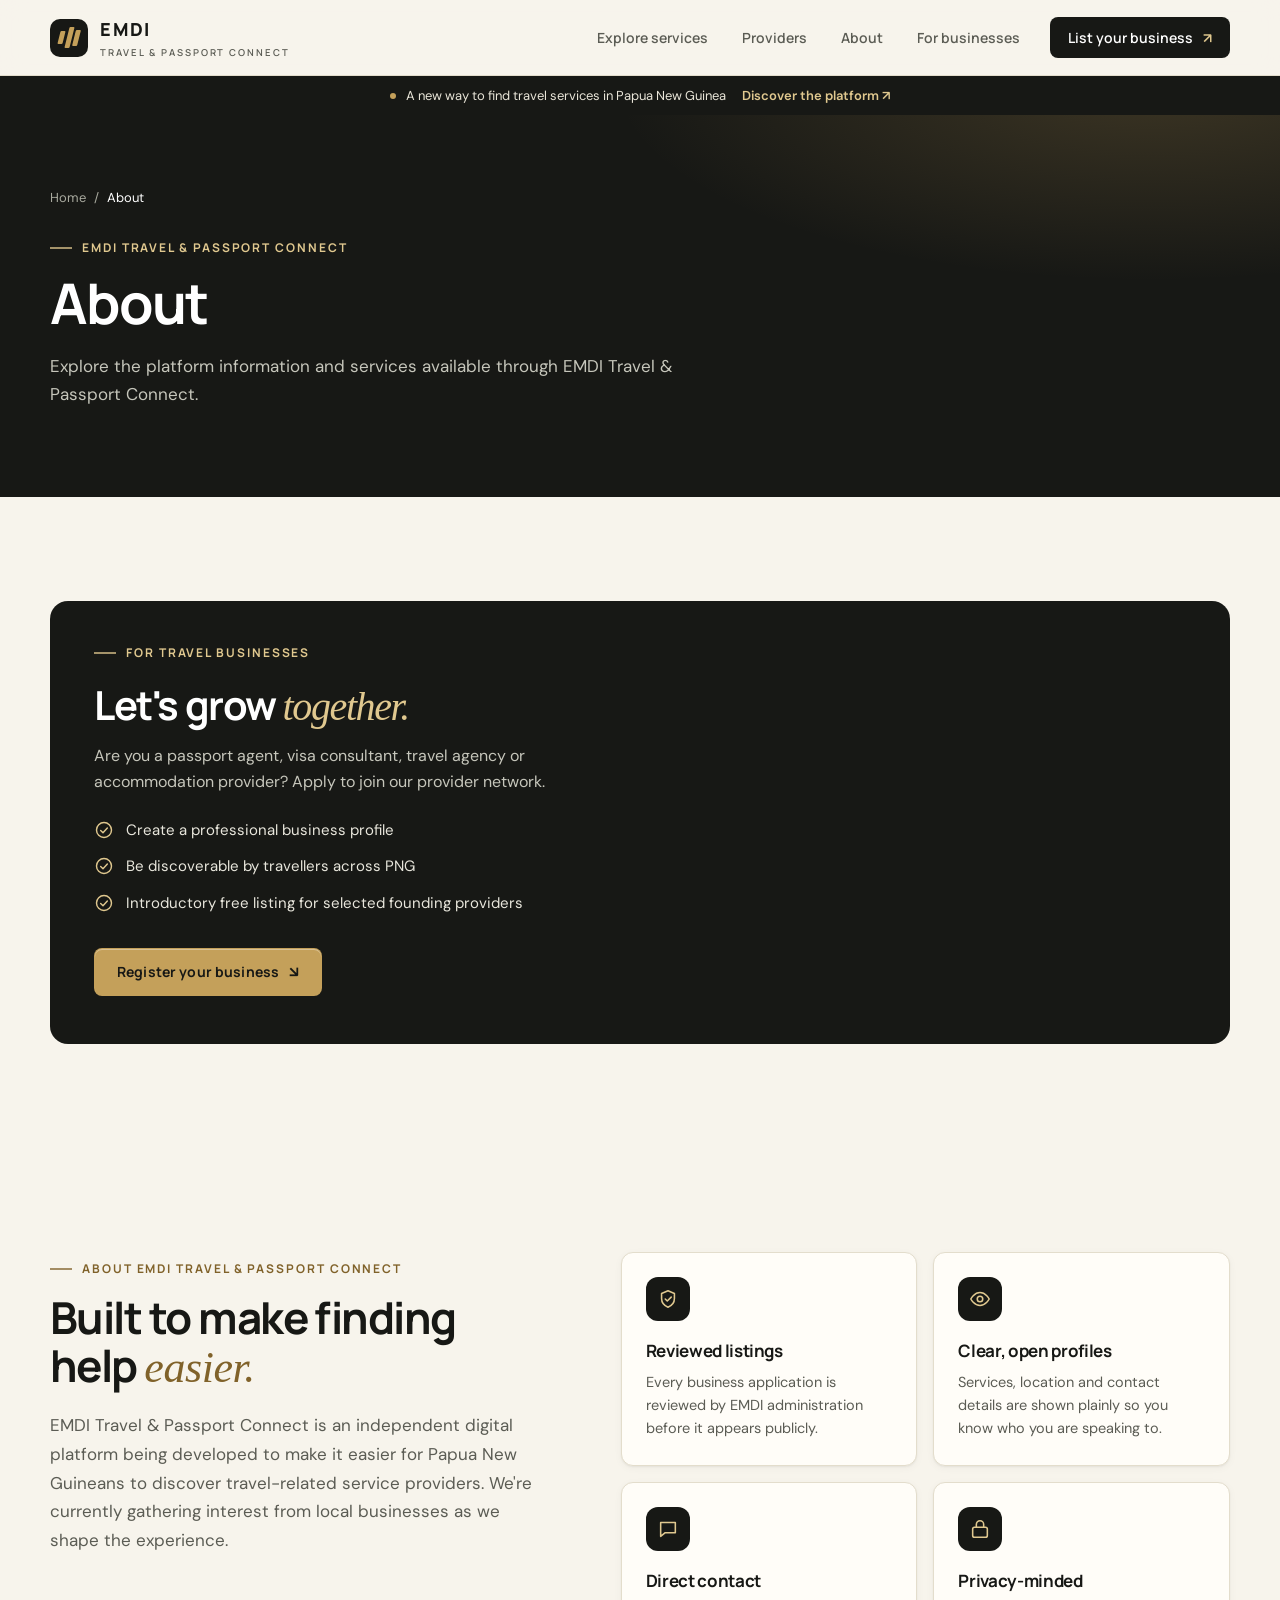
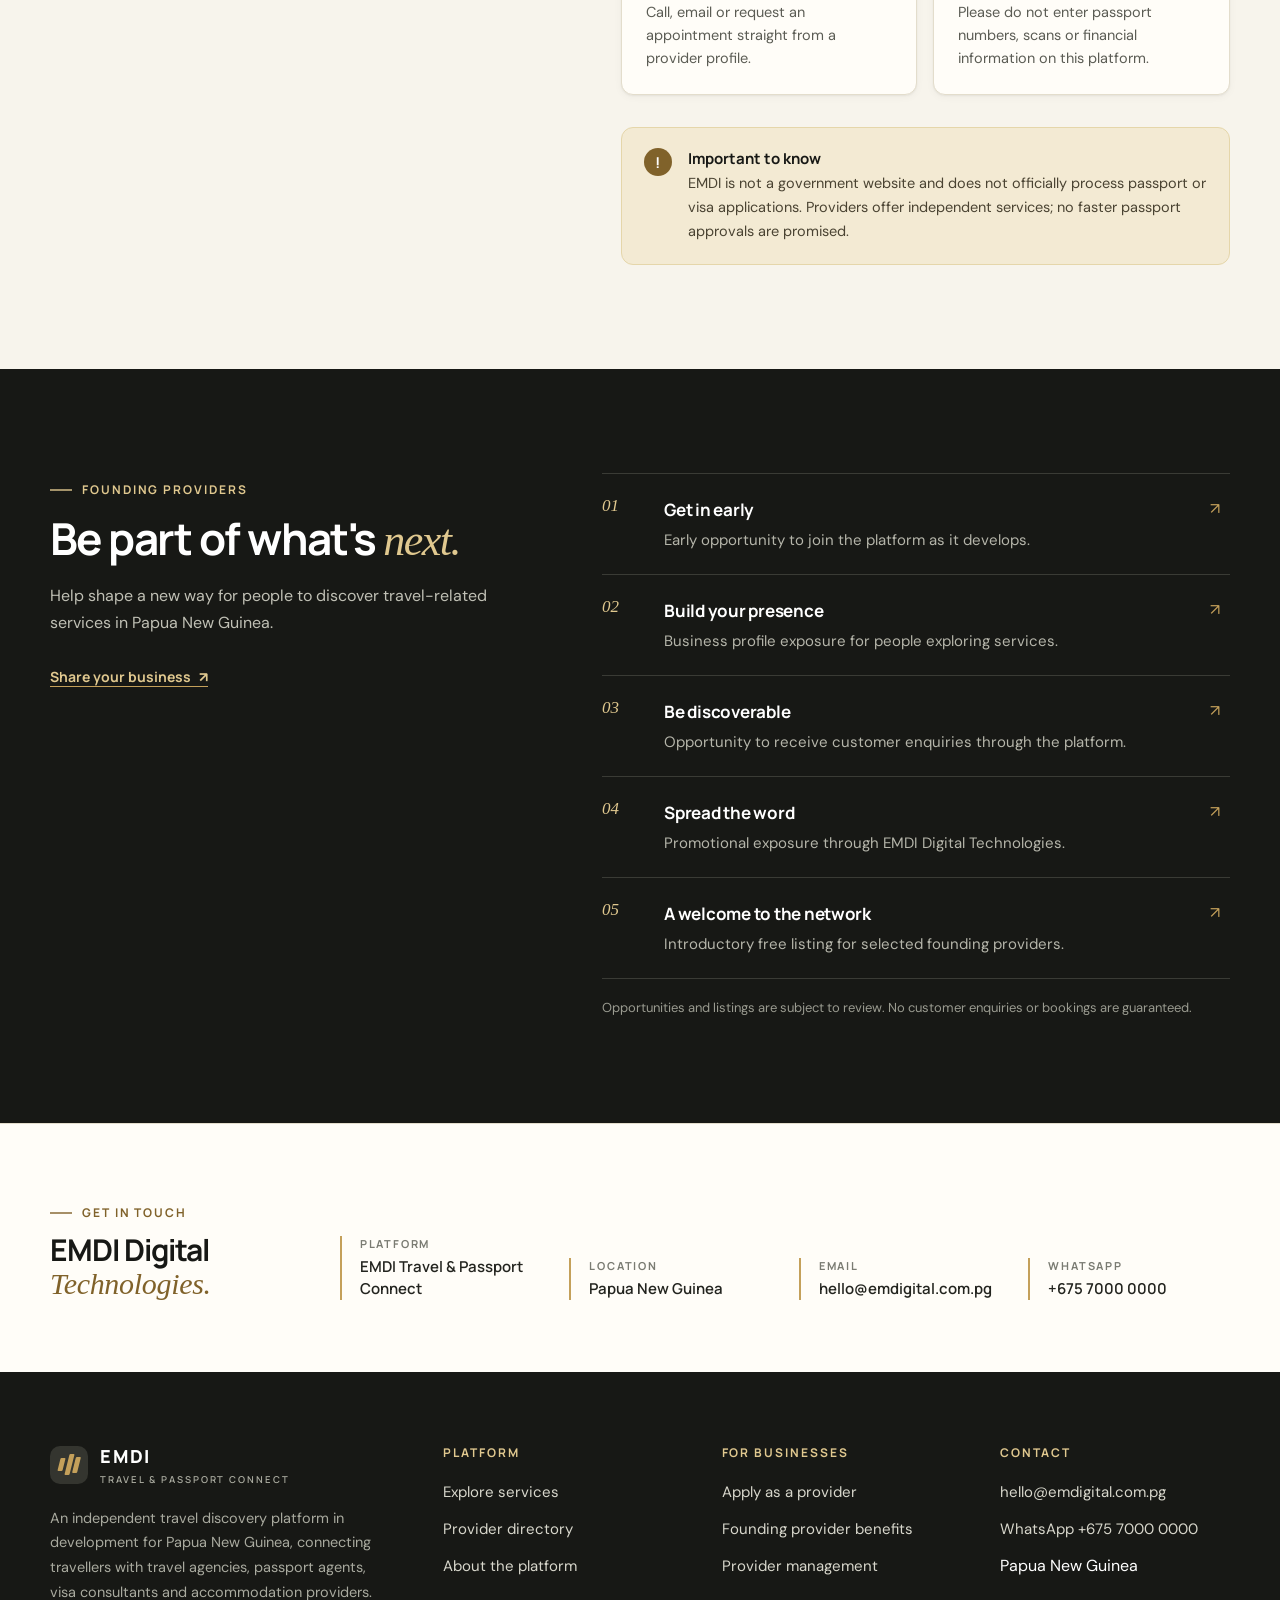
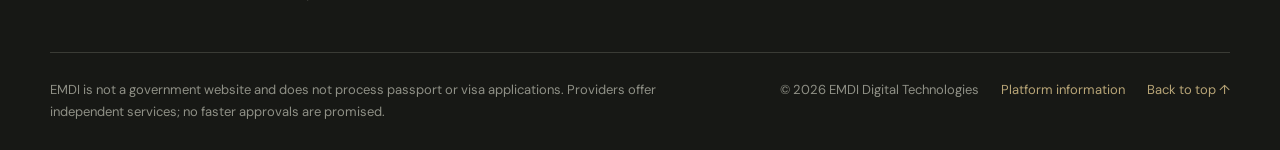
==== commit e8cdbd77: "Remove citizen registration: travellers browse providers without an account Co-Authored-By: Claude S" ====
--- a/about.html
+++ b/about.html
@@ -17,18 +17,15 @@
 <header class="site-header">
 <a aria-label="EMDI Travel and Passport Connect home" class="brand" href="index.html"><span aria-hidden="true" class="brand-mark"><span></span><span></span><span></span></span><span class="brand-copy"><strong>EMDI</strong><small>TRAVEL &amp; PASSPORT CONNECT</small></span></a>
 <button aria-controls="primary-nav" aria-expanded="false" aria-label="Open navigation" class="menu-toggle" type="button"><span></span><span></span></button>
-<nav aria-label="Main navigation" class="primary-nav" id="primary-nav"><a href="index.html#services">Explore services</a><a href="providers.html">Providers</a><a href="about.html">About</a><a href="register.html#provider-form">For businesses</a><a class="nav-cta" href="register.html#citizen-form">Register interest <span aria-hidden="true">↗</span></a></nav>
+<nav aria-label="Main navigation" class="primary-nav" id="primary-nav"><a href="index.html#services">Explore services</a><a href="providers.html">Providers</a><a href="about.html">About</a><a href="register.html#provider-form">For businesses</a><a class="nav-cta" href="register.html#provider-form">List your business <span aria-hidden="true">↗</span></a></nav>
 </header>
 <div class="announcement"><span class="announcement-dot"></span> A new way to find travel services in Papua New Guinea <a href="index.html#about">Discover the platform <span aria-hidden="true">↗</span></a></div>
 <main id="main"><section class="page-intro"><div class="wrap"><nav aria-label="Breadcrumb" class="crumbs"><a href="index.html">Home</a><span aria-hidden="true">/</span><span aria-current="page">About</span></nav><p class="eyebrow">EMDI Travel &amp; Passport Connect</p><h1>About</h1><p class="section-description">Explore the platform information and services available through EMDI Travel &amp; Passport Connect.</p></div></section><section class="section join-section"><div class="wrap audience-grid">
-<article class="audience citizen-panel" id="citizens"><p class="eyebrow">For Papua New Guineans</p><h2>Looking for a little <em>travel help?</em></h2><p>Looking for travel assistance or services? Register your interest and be among the first to explore EMDI Travel &amp; Passport Connect.</p>
-<ul class="check-list"><li><svg aria-hidden="true" class="icon" focusable="false" viewbox="0 0 24 24"><circle cx="12" cy="12" r="9"></circle><path d="m8 12.5 2.8 2.8L16 9.5"></path></svg>Browse approved local providers</li><li><svg aria-hidden="true" class="icon" focusable="false" viewbox="0 0 24 24"><circle cx="12" cy="12" r="9"></circle><path d="m8 12.5 2.8 2.8L16 9.5"></path></svg>Request an appointment directly</li><li><svg aria-hidden="true" class="icon" focusable="false" viewbox="0 0 24 24"><circle cx="12" cy="12" r="9"></circle><path d="m8 12.5 2.8 2.8L16 9.5"></path></svg>Hear first about platform updates</li></ul>
-<a class="button button-dark" href="register.html#citizen-form">Register as a Citizen <span aria-hidden="true">↘</span></a></article>
 <article class="audience provider-panel" id="providers"><p class="eyebrow">For travel businesses</p><h2>Let's grow <em>together.</em></h2><p>Are you a passport agent, visa consultant, travel agency or accommodation provider? Apply to join our provider network.</p>
-<ul class="check-list"><li><svg aria-hidden="true" class="icon" focusable="false" viewbox="0 0 24 24"><circle cx="12" cy="12" r="9"></circle><path d="m8 12.5 2.8 2.8L16 9.5"></path></svg>Create a professional business profile</li><li><svg aria-hidden="true" class="icon" focusable="false" viewbox="0 0 24 24"><circle cx="12" cy="12" r="9"></circle><path d="m8 12.5 2.8 2.8L16 9.5"></path></svg>Be discoverable by citizens across PNG</li><li><svg aria-hidden="true" class="icon" focusable="false" viewbox="0 0 24 24"><circle cx="12" cy="12" r="9"></circle><path d="m8 12.5 2.8 2.8L16 9.5"></path></svg>Introductory free listing for selected founding providers</li></ul>
+<ul class="check-list"><li><svg aria-hidden="true" class="icon" focusable="false" viewbox="0 0 24 24"><circle cx="12" cy="12" r="9"></circle><path d="m8 12.5 2.8 2.8L16 9.5"></path></svg>Create a professional business profile</li><li><svg aria-hidden="true" class="icon" focusable="false" viewbox="0 0 24 24"><circle cx="12" cy="12" r="9"></circle><path d="m8 12.5 2.8 2.8L16 9.5"></path></svg>Be discoverable by travellers across PNG</li><li><svg aria-hidden="true" class="icon" focusable="false" viewbox="0 0 24 24"><circle cx="12" cy="12" r="9"></circle><path d="m8 12.5 2.8 2.8L16 9.5"></path></svg>Introductory free listing for selected founding providers</li></ul>
 <a class="button button-gold" href="register.html#provider-form">Register your business <span aria-hidden="true">↘</span></a></article>
 </div></section><section class="section about-section" id="about"><div class="wrap trust-grid">
-<div class="trust-head"><p class="eyebrow">About EMDI Travel &amp; Passport Connect</p><h2>Built to make finding help <em class="accent">easier.</em></h2><p class="lede">EMDI Travel &amp; Passport Connect is an independent digital platform being developed to make it easier for Papua New Guineans to discover travel-related service providers. We're currently gathering interest from citizens and local businesses as we shape the experience.</p></div>
+<div class="trust-head"><p class="eyebrow">About EMDI Travel &amp; Passport Connect</p><h2>Built to make finding help <em class="accent">easier.</em></h2><p class="lede">EMDI Travel &amp; Passport Connect is an independent digital platform being developed to make it easier for Papua New Guineans to discover travel-related service providers. We're currently gathering interest from local businesses as we shape the experience.</p></div>
 <div><div class="pillars">
 <div class="pillar"><span class="icon-badge"><svg aria-hidden="true" class="icon" focusable="false" viewbox="0 0 24 24"><path d="M12 3 5 6v5.5c0 4.2 2.9 7.8 7 9.5 4.1-1.7 7-5.3 7-9.5V6z"></path><path d="m9 12 2.2 2.2L15.5 10"></path></svg></span><h3>Reviewed listings</h3><p>Every business application is reviewed by EMDI administration before it appears publicly.</p></div>
 <div class="pillar"><span class="icon-badge"><svg aria-hidden="true" class="icon" focusable="false" viewbox="0 0 24 24"><path d="M2 12s3.600-7 10-7 10 7 10 7-3.600 7-10 7S2 12 2 12z"></path><circle cx="12" cy="12" r="3"></circle></svg></span><h3>Clear, open profiles</h3><p>Services, location and contact details are shown plainly so you know who you are speaking to.</p></div>
@@ -58,8 +55,8 @@
 <div class="wrap">
 <div class="footer-top">
 <div><a class="brand footer-brand" href="index.html"><span aria-hidden="true" class="brand-mark"><span></span><span></span><span></span></span><span class="brand-copy"><strong>EMDI</strong><small>TRAVEL &amp; PASSPORT CONNECT</small></span></a>
-<p class="footer-about">An independent travel discovery platform in development for Papua New Guinea, connecting citizens with travel agencies, passport agents, visa consultants and accommodation providers.</p></div>
-<div class="footer-col"><h3>Platform</h3><ul><li><a href="index.html#services">Explore services</a></li><li><a href="providers.html">Provider directory</a></li><li><a href="index.html#about">About the platform</a></li><li><a href="register.html#citizen-form">Register as a citizen</a></li></ul></div>
+<p class="footer-about">An independent travel discovery platform in development for Papua New Guinea, connecting travellers with travel agencies, passport agents, visa consultants and accommodation providers.</p></div>
+<div class="footer-col"><h3>Platform</h3><ul><li><a href="index.html#services">Explore services</a></li><li><a href="providers.html">Provider directory</a></li><li><a href="index.html#about">About the platform</a></li></ul></div>
 <div class="footer-col"><h3>For businesses</h3><ul><li><a href="register.html#provider-form">Apply as a provider</a></li><li><a href="index.html#benefits">Founding provider benefits</a></li><li><a href="management.html">Provider management</a></li></ul></div>
 <div class="footer-col"><h3>Contact</h3><ul><li><a href="mailto:hello@emdigital.com.pg">hello@emdigital.com.pg</a></li><li><a href="https://wa.me/67570000000">WhatsApp +675 7000 0000</a></li><li>Papua New Guinea</li></ul></div>
 </div>
--- a/styles.css
+++ b/styles.css
@@ -177,6 +177,7 @@
 
 /* Audience panels */
 .audience-grid{display:grid;grid-template-columns:1fr 1fr;gap:24px}
+.audience-grid>.audience:only-child{grid-column:1/-1}
 .audience{position:relative;overflow:hidden;border-radius:var(--r-lg);padding:44px 44px 48px;display:flex;flex-direction:column;align-items:flex-start;min-height:430px}
 .citizen-panel{background:var(--paper);border:1px solid var(--line);box-shadow:var(--shadow-sm)}
 .provider-panel{background:var(--ink);color:#fff}
@@ -372,7 +373,8 @@
 .dashboard-form input:focus,.dashboard-form textarea:focus,.dialog-card input:focus,.dialog-card select:focus,.dialog-card textarea:focus,
 .appointment-form input:focus,.appointment-form select:focus,.appointment-form textarea:focus,.admin-login-form input:focus{outline:none;border-color:var(--gold-deep);box-shadow:0 0 0 3px rgba(196,160,90,.28)}
 .form-card input:user-invalid,.form-card select:user-invalid,.form-card textarea:user-invalid{border-color:var(--bad);box-shadow:0 0 0 3px rgba(138,59,50,.12)}
-.field-row{display:grid;grid-template-columns:1fr 1fr;gap:16px}
+.field-row{display:grid;grid-template-columns:repeat(2,minmax(0,1fr));gap:0 16px;align-items:end}
+.field-row>label{min-width:0}
 .char-count{display:block;text-align:right;color:var(--subtle);font:400 13px var(--sans)!important;margin-top:6px}
 .form-card .form-submit{display:flex;width:auto;margin-top:8px}.dashboard-form .form-submit{width:100%}
 .privacy-note{font-size:13px;color:var(--subtle);text-align:center;margin-top:14px}
@@ -404,6 +406,7 @@
 .storage-notice p{font-size:14.5px;line-height:1.65}
 .storage-notice strong{color:var(--ink)}
 .forms-grid{display:grid;grid-template-columns:1fr 1fr;gap:24px;align-items:start}
+.forms-grid>.form-card:only-child{grid-column:1/-1;max-width:820px;width:100%;margin-inline:auto}
 .form-card{background:var(--paper);border:1px solid var(--line);border-radius:var(--r-lg);box-shadow:var(--shadow-sm);overflow:hidden;padding:0 0 30px;scroll-margin-top:100px}
 .form-card>*:not(.form-header){margin-left:32px;margin-right:32px}
 .form-card:target{border-color:var(--gold);box-shadow:0 0 0 3px rgba(196,160,90,.3),var(--shadow-md)}
@@ -593,6 +596,8 @@
   .form-card>*:not(.form-header){margin-left:20px;margin-right:20px}
   .form-header{padding:22px 20px}
   .field-row{gap:0}
+  .form-card .form-submit,.dialog-actions .button{width:100%;justify-content:center}
+  .dialog-actions{flex-direction:column-reverse}
   .choice-card{padding:20px}
   .dash-shell{width:calc(100% - 32px);padding:24px 0 72px}
   .dialog-card{padding:22px 18px}
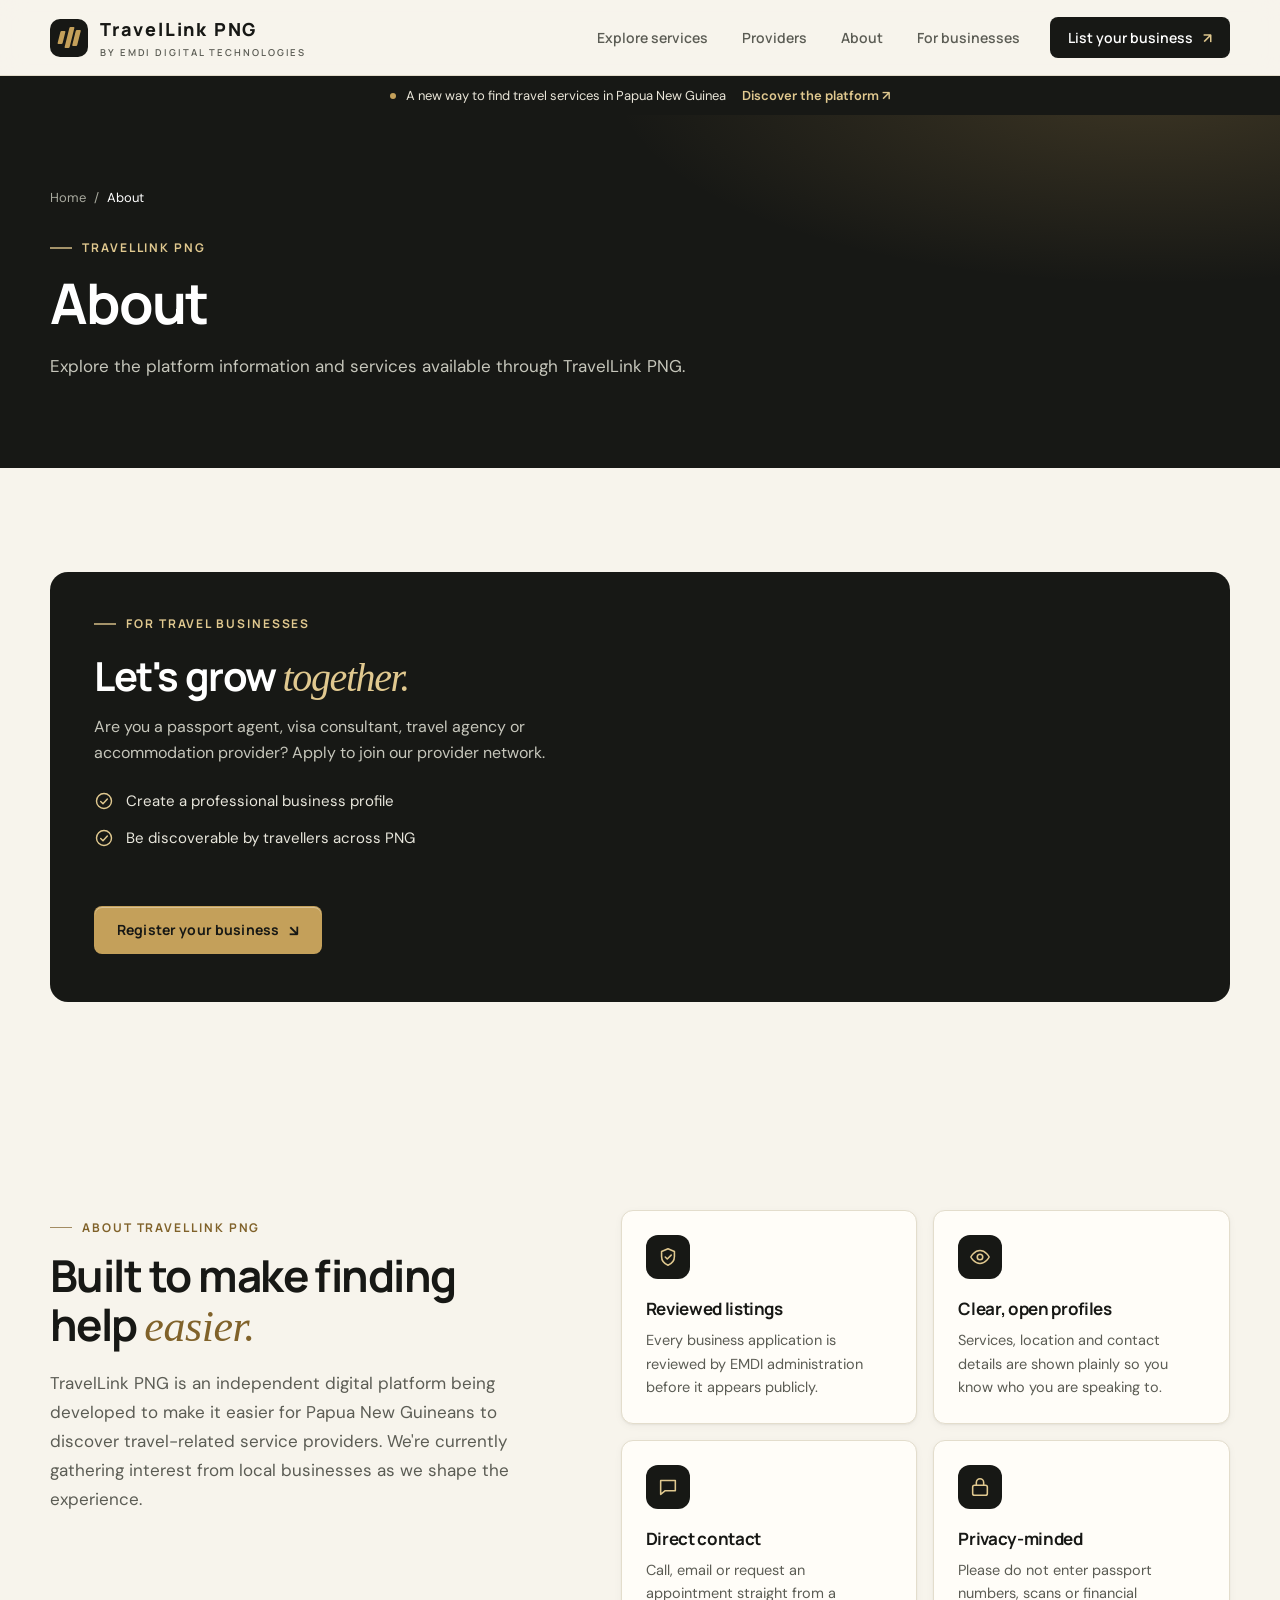
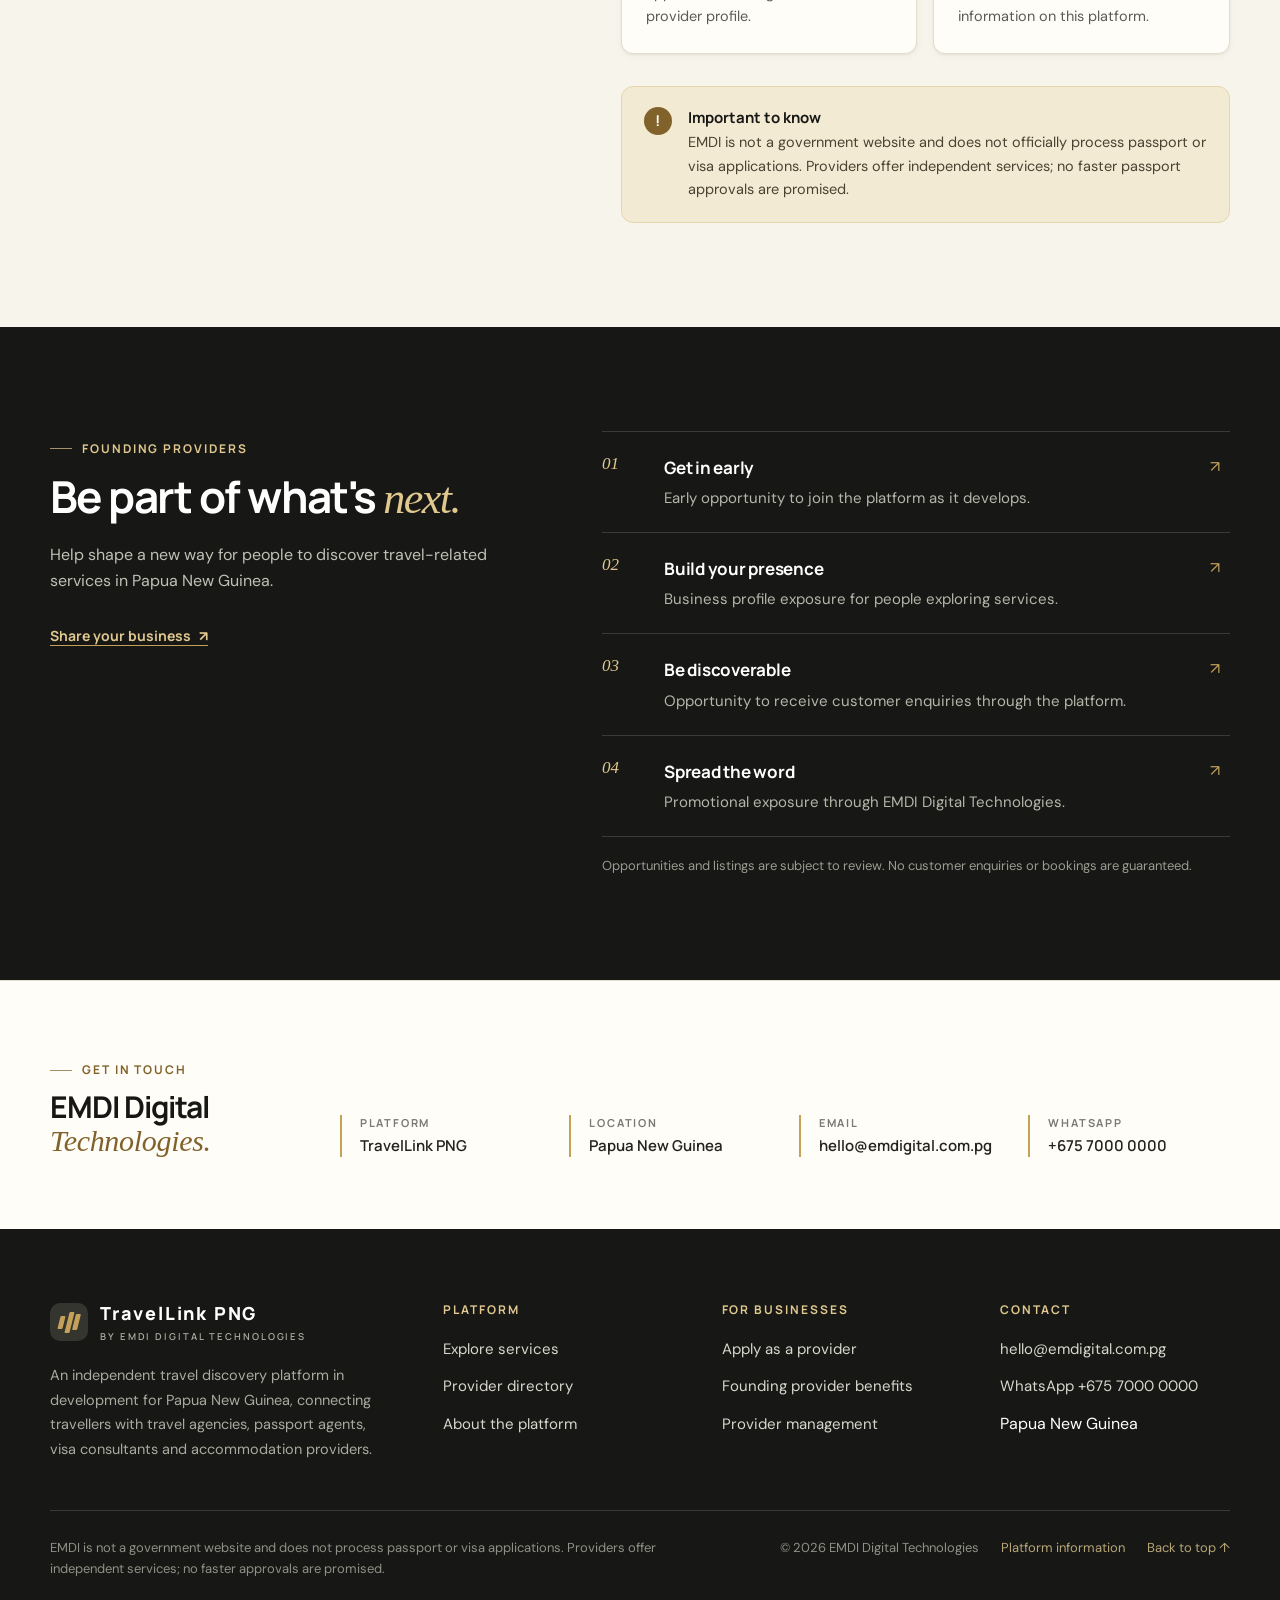
==== commit 20d74e8f: "Brand as TravelLink PNG, balanced 4+3 category tiles, remove free-listing claims Co-Authored-By: Cla" ====
--- a/about.html
+++ b/about.html
@@ -5,8 +5,8 @@
 <meta charset="utf-8"/>
 <meta content="width=device-width, initial-scale=1" name="viewport"/>
 <meta content="#171815" name="theme-color"/>
-<meta content="Learn about EMDI Travel &amp; Passport Connect, its purpose and founding provider information." name="description"/>
-<title>About | EMDI Travel &amp; Passport Connect</title>
+<meta content="Learn about TravelLink PNG, its purpose and founding provider information." name="description"/>
+<title>About | TravelLink PNG</title>
 <link href="https://fonts.googleapis.com" rel="preconnect"/>
 <link crossorigin="" href="https://fonts.gstatic.com" rel="preconnect"/>
 <link href="https://fonts.googleapis.com/css2?family=DM+Sans:wght@400;500;600;700&amp;family=Manrope:wght@400;500;600;700;800&amp;display=swap" rel="stylesheet"/>
@@ -15,17 +15,17 @@
 <body class="page-home" id="top">
 <a class="skip-link" href="#main">Skip to main content</a>
 <header class="site-header">
-<a aria-label="EMDI Travel and Passport Connect home" class="brand" href="index.html"><span aria-hidden="true" class="brand-mark"><span></span><span></span><span></span></span><span class="brand-copy"><strong>EMDI</strong><small>TRAVEL &amp; PASSPORT CONNECT</small></span></a>
+<a aria-label="TravelLink PNG home" class="brand" href="index.html"><span aria-hidden="true" class="brand-mark"><span></span><span></span><span></span></span><span class="brand-copy"><strong>TravelLink PNG</strong><small>BY EMDI DIGITAL TECHNOLOGIES</small></span></a>
 <button aria-controls="primary-nav" aria-expanded="false" aria-label="Open navigation" class="menu-toggle" type="button"><span></span><span></span></button>
 <nav aria-label="Main navigation" class="primary-nav" id="primary-nav"><a href="index.html#services">Explore services</a><a href="providers.html">Providers</a><a href="about.html">About</a><a href="register.html#provider-form">For businesses</a><a class="nav-cta" href="register.html#provider-form">List your business <span aria-hidden="true">↗</span></a></nav>
 </header>
 <div class="announcement"><span class="announcement-dot"></span> A new way to find travel services in Papua New Guinea <a href="index.html#about">Discover the platform <span aria-hidden="true">↗</span></a></div>
-<main id="main"><section class="page-intro"><div class="wrap"><nav aria-label="Breadcrumb" class="crumbs"><a href="index.html">Home</a><span aria-hidden="true">/</span><span aria-current="page">About</span></nav><p class="eyebrow">EMDI Travel &amp; Passport Connect</p><h1>About</h1><p class="section-description">Explore the platform information and services available through EMDI Travel &amp; Passport Connect.</p></div></section><section class="section join-section"><div class="wrap audience-grid">
+<main id="main"><section class="page-intro"><div class="wrap"><nav aria-label="Breadcrumb" class="crumbs"><a href="index.html">Home</a><span aria-hidden="true">/</span><span aria-current="page">About</span></nav><p class="eyebrow">TravelLink PNG</p><h1>About</h1><p class="section-description">Explore the platform information and services available through TravelLink PNG.</p></div></section><section class="section join-section"><div class="wrap audience-grid">
 <article class="audience provider-panel" id="providers"><p class="eyebrow">For travel businesses</p><h2>Let's grow <em>together.</em></h2><p>Are you a passport agent, visa consultant, travel agency or accommodation provider? Apply to join our provider network.</p>
-<ul class="check-list"><li><svg aria-hidden="true" class="icon" focusable="false" viewbox="0 0 24 24"><circle cx="12" cy="12" r="9"></circle><path d="m8 12.5 2.8 2.8L16 9.5"></path></svg>Create a professional business profile</li><li><svg aria-hidden="true" class="icon" focusable="false" viewbox="0 0 24 24"><circle cx="12" cy="12" r="9"></circle><path d="m8 12.5 2.8 2.8L16 9.5"></path></svg>Be discoverable by travellers across PNG</li><li><svg aria-hidden="true" class="icon" focusable="false" viewbox="0 0 24 24"><circle cx="12" cy="12" r="9"></circle><path d="m8 12.5 2.8 2.8L16 9.5"></path></svg>Introductory free listing for selected founding providers</li></ul>
+<ul class="check-list"><li><svg aria-hidden="true" class="icon" focusable="false" viewbox="0 0 24 24"><circle cx="12" cy="12" r="9"></circle><path d="m8 12.5 2.8 2.8L16 9.5"></path></svg>Create a professional business profile</li><li><svg aria-hidden="true" class="icon" focusable="false" viewbox="0 0 24 24"><circle cx="12" cy="12" r="9"></circle><path d="m8 12.5 2.8 2.8L16 9.5"></path></svg>Be discoverable by travellers across PNG</li></ul>
 <a class="button button-gold" href="register.html#provider-form">Register your business <span aria-hidden="true">↘</span></a></article>
 </div></section><section class="section about-section" id="about"><div class="wrap trust-grid">
-<div class="trust-head"><p class="eyebrow">About EMDI Travel &amp; Passport Connect</p><h2>Built to make finding help <em class="accent">easier.</em></h2><p class="lede">EMDI Travel &amp; Passport Connect is an independent digital platform being developed to make it easier for Papua New Guineans to discover travel-related service providers. We're currently gathering interest from local businesses as we shape the experience.</p></div>
+<div class="trust-head"><p class="eyebrow">About TravelLink PNG</p><h2>Built to make finding help <em class="accent">easier.</em></h2><p class="lede">TravelLink PNG is an independent digital platform being developed to make it easier for Papua New Guineans to discover travel-related service providers. We're currently gathering interest from local businesses as we shape the experience.</p></div>
 <div><div class="pillars">
 <div class="pillar"><span class="icon-badge"><svg aria-hidden="true" class="icon" focusable="false" viewbox="0 0 24 24"><path d="M12 3 5 6v5.5c0 4.2 2.9 7.8 7 9.5 4.1-1.7 7-5.3 7-9.5V6z"></path><path d="m9 12 2.2 2.2L15.5 10"></path></svg></span><h3>Reviewed listings</h3><p>Every business application is reviewed by EMDI administration before it appears publicly.</p></div>
 <div class="pillar"><span class="icon-badge"><svg aria-hidden="true" class="icon" focusable="false" viewbox="0 0 24 24"><path d="M2 12s3.600-7 10-7 10 7 10 7-3.600 7-10 7S2 12 2 12z"></path><circle cx="12" cy="12" r="3"></circle></svg></span><h3>Clear, open profiles</h3><p>Services, location and contact details are shown plainly so you know who you are speaking to.</p></div>
@@ -40,12 +40,11 @@
 <div class="benefit-item"><span>02</span><div><h3>Build your presence</h3><p>Business profile exposure for people exploring services.</p></div><b>↗</b></div>
 <div class="benefit-item"><span>03</span><div><h3>Be discoverable</h3><p>Opportunity to receive customer enquiries through the platform.</p></div><b>↗</b></div>
 <div class="benefit-item"><span>04</span><div><h3>Spread the word</h3><p>Promotional exposure through EMDI Digital Technologies.</p></div><b>↗</b></div>
-<div class="benefit-item"><span>05</span><div><h3>A welcome to the network</h3><p>Introductory free listing for selected founding providers.</p></div><b>↗</b></div>
 <p class="benefits-note">Opportunities and listings are subject to review. No customer enquiries or bookings are guaranteed.</p>
 </div>
 </div></section><section class="contact-section" id="contact"><div class="wrap contact-row">
 <div class="contact-head"><p class="eyebrow">Get in touch</p><h2>EMDI Digital <em class="accent">Technologies.</em></h2></div>
-<div class="contact-detail"><span>PLATFORM</span><strong>EMDI Travel &amp; Passport Connect</strong></div>
+<div class="contact-detail"><span>PLATFORM</span><strong>TravelLink PNG</strong></div>
 <div class="contact-detail"><span>LOCATION</span><strong>Papua New Guinea</strong></div>
 <!-- Placeholder contact details: replace with real email and WhatsApp before launch. -->
 <div class="contact-detail"><span>EMAIL</span><a href="mailto:hello@emdigital.com.pg">hello@emdigital.com.pg</a></div>
@@ -54,7 +53,7 @@
 <footer class="site-footer">
 <div class="wrap">
 <div class="footer-top">
-<div><a class="brand footer-brand" href="index.html"><span aria-hidden="true" class="brand-mark"><span></span><span></span><span></span></span><span class="brand-copy"><strong>EMDI</strong><small>TRAVEL &amp; PASSPORT CONNECT</small></span></a>
+<div><a class="brand footer-brand" href="index.html"><span aria-hidden="true" class="brand-mark"><span></span><span></span><span></span></span><span class="brand-copy"><strong>TravelLink PNG</strong><small>BY EMDI DIGITAL TECHNOLOGIES</small></span></a>
 <p class="footer-about">An independent travel discovery platform in development for Papua New Guinea, connecting travellers with travel agencies, passport agents, visa consultants and accommodation providers.</p></div>
 <div class="footer-col"><h3>Platform</h3><ul><li><a href="index.html#services">Explore services</a></li><li><a href="providers.html">Provider directory</a></li><li><a href="index.html#about">About the platform</a></li></ul></div>
 <div class="footer-col"><h3>For businesses</h3><ul><li><a href="register.html#provider-form">Apply as a provider</a></li><li><a href="index.html#benefits">Founding provider benefits</a></li><li><a href="management.html">Provider management</a></li></ul></div>
--- a/styles.css
+++ b/styles.css
@@ -608,3 +608,10 @@
 }
 @media(prefers-reduced-motion:reduce){*,*:before,*:after{scroll-behavior:auto!important;transition:none!important;animation:none!important}}
 @media print{.site-header,.announcement,.site-footer{display:none}}
+
+/* Seven categories: 4 tiles on the first row, 3 wider tiles on the second */
+.quick-card,.category-strip{grid-template-columns:repeat(12,minmax(0,1fr))}
+.quick-card>.quick-tile,.category-strip>.category-tile{grid-column:span 3}
+.quick-card>.quick-tile:nth-child(n+6),.category-strip>.category-tile:nth-child(n+5){grid-column:span 4}
+@media(max-width:1100px){.quick-card>.quick-tile,.quick-card>.quick-tile:nth-child(n+6),.category-strip>.category-tile,.category-strip>.category-tile:nth-child(n+5){grid-column:span 6}}
+@media(max-width:520px){.quick-card>.quick-tile,.quick-card>.quick-tile:nth-child(n+6),.category-strip>.category-tile,.category-strip>.category-tile:nth-child(n+5){grid-column:1/-1}}
